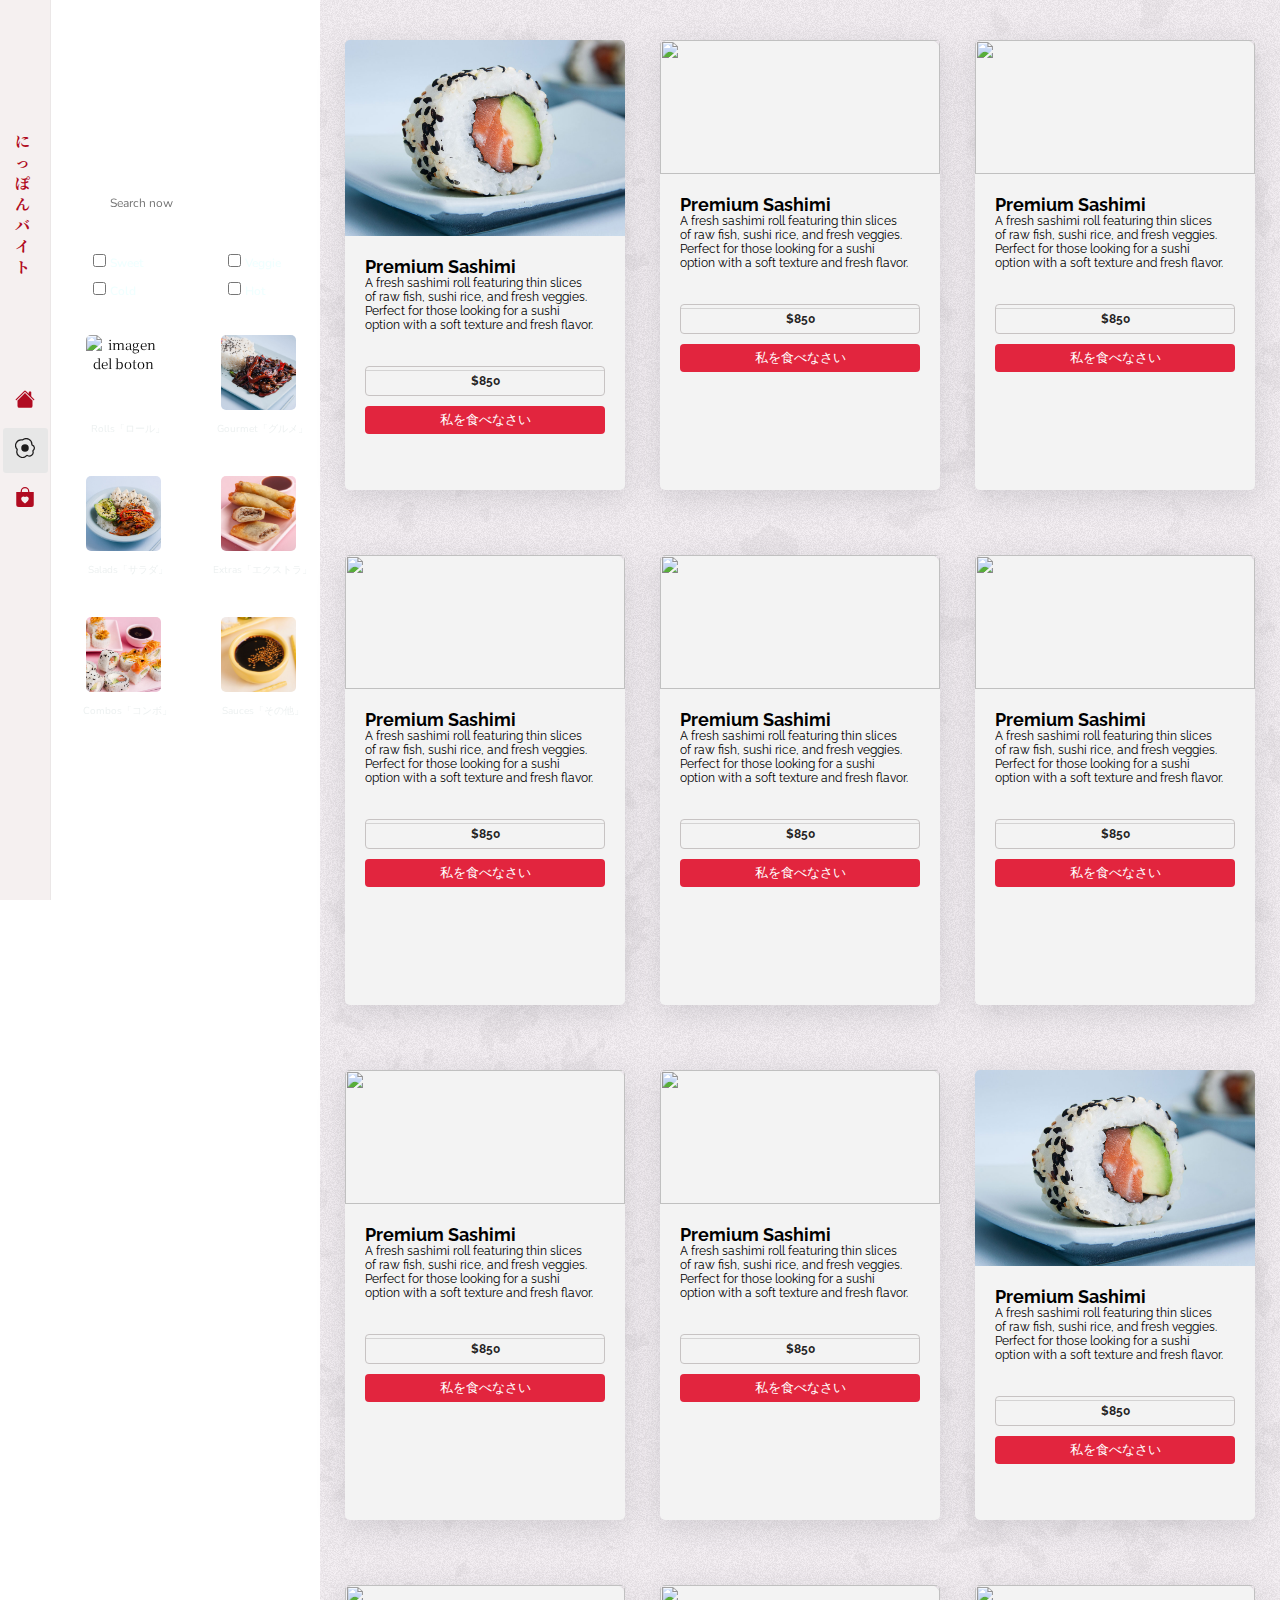
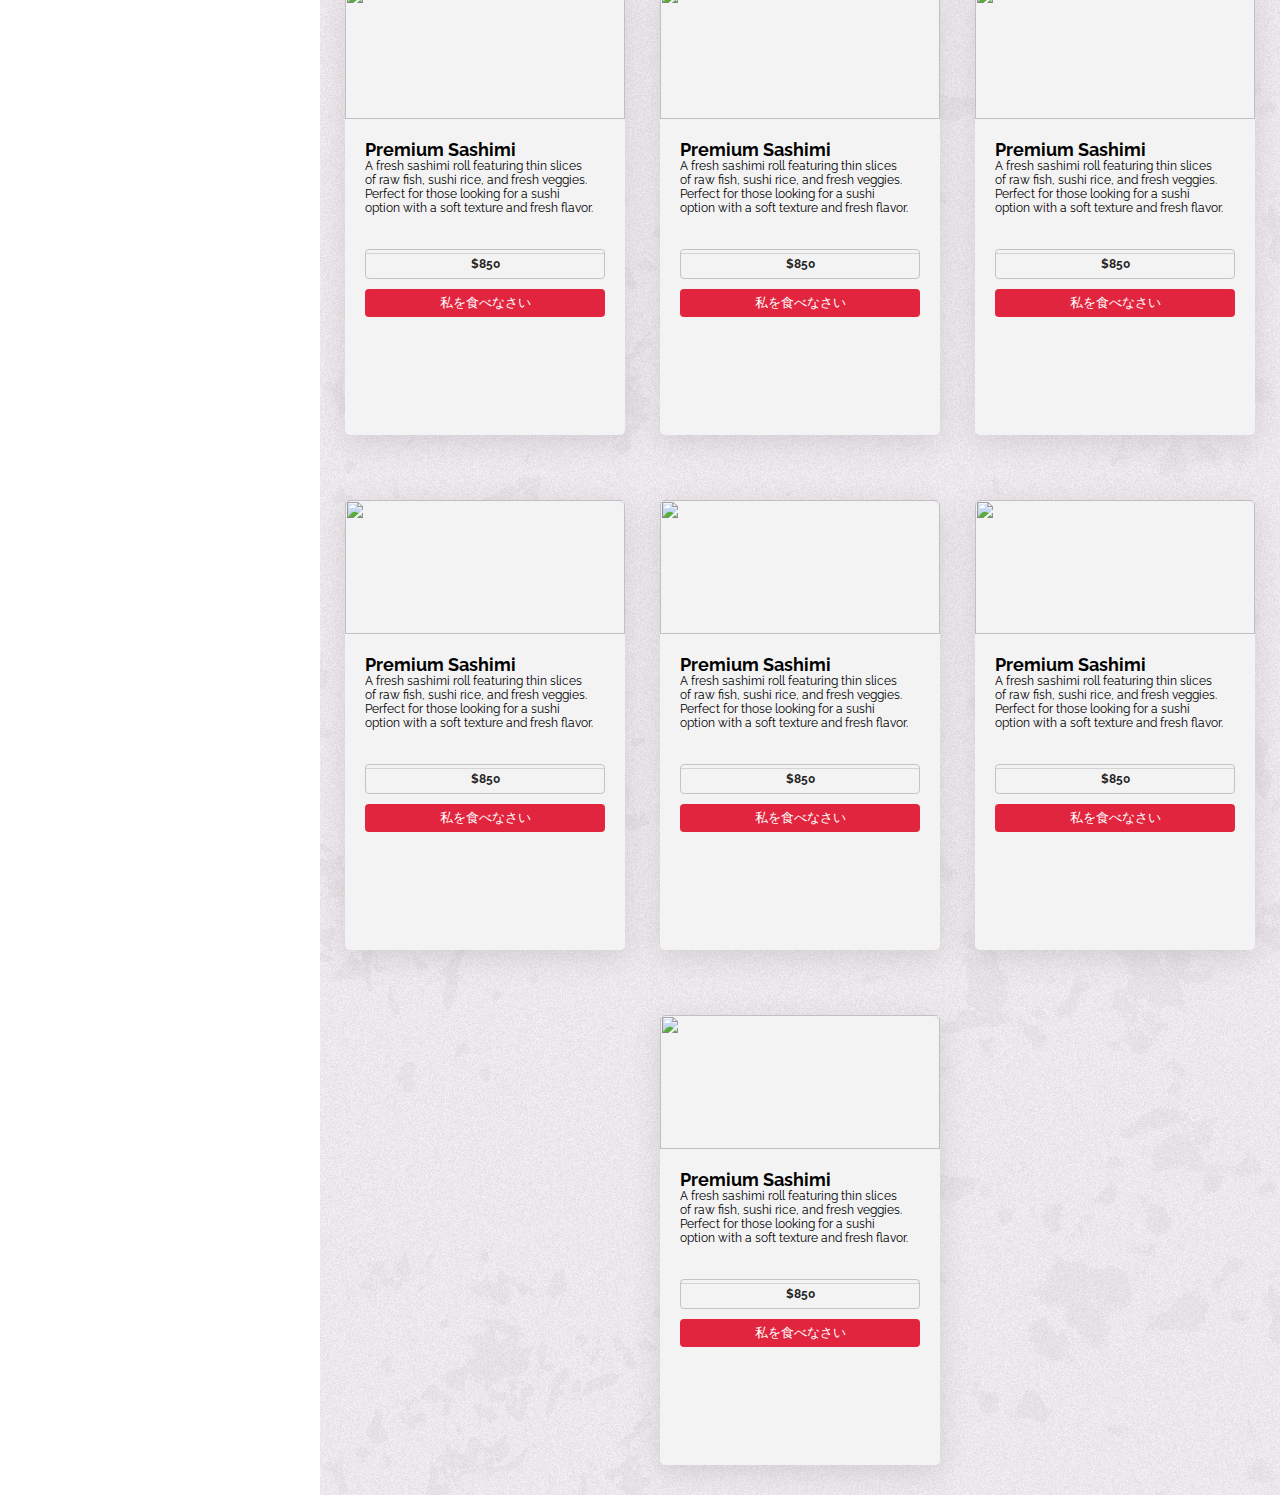
==== menu.html @ 060e9619 "api finished" ====
<!DOCTYPE html>
<html lang="en">
  <head>
    <meta charset="UTF-8" />
    <meta http-equiv="X-UA-Compatible" content="IE=edge" />
    <meta name="viewport" content="width=device-width, initial-scale=1.0" />
    <link rel="shortcut icon" href="./assets/images/png-transparent-spiral-spiral-miscellaneous-presentation-monochrome-thumbnail.png" />
    <link
      href="https://cdn.jsdelivr.net/npm/bootstrap@5.3.0-alpha1/dist/css/bootstrap.min.css"
      rel="stylesheet"
      integrity="sha384-GLhlTQ8iRABdZLl6O3oVMWSktQOp6b7In1Zl3/Jr59b6EGGoI1aFkw7cmDA6j6gD"
      crossorigin="anonymous" />
      <link href="https://unpkg.com/aos@2.3.1/dist/aos.css" rel="stylesheet">
      <link rel="preconnect" href="https://fonts.googleapis.com">
      <link rel="preconnect" href="https://fonts.gstatic.com" crossorigin>
      <link href="https://fonts.googleapis.com/css2?family=Raleway:ital,wght@0,100;0,200;0,300;0,400;0,500;0,600;0,700;0,800;0,900;1,100;1,200;1,300;1,400;1,500;1,600;1,700;1,800;1,900&display=swap" rel="stylesheet">
    <link rel="preconnect" href="https://fonts.googleapis.com">
<link rel="preconnect" href="https://fonts.gstatic.com" crossorigin>
<link href="https://fonts.googleapis.com/css2?family=Noto+Serif+JP:wght@200;300;400;500;600;700;900&display=swap" rel="stylesheet">
<link rel="preconnect" href="https://fonts.googleapis.com">
<link rel="preconnect" href="https://fonts.gstatic.com" crossorigin>
<link href="https://fonts.googleapis.com/css2?family=Nunito:ital,wght@0,200;0,300;0,400;0,500;0,600;0,700;0,800;0,900;0,1000;1,200;1,300;1,400;1,500;1,600;1,700;1,800;1,900;1,1000&display=swap" rel="stylesheet">
    <link rel="stylesheet" href="assets/style.css" />
    <title>Nippon Bites</title>
  </head>
  <body>
    <div class="page-container">
    <nav>
        
          <div class="titlenav">
                <h2>にっぽんバイト</h2>
              </div>
              <div class="conticon">
                <a class="nav-link" aria-current="page" href="/index.html"><svg xmlns="http://www.w3.org/2000/svg" width="20" height="20" fill="rgb(177, 11, 33)" class="bi bi-house-fill" viewBox="0 0 16 16">
                  <path d="M8.707 1.5a1 1 0 0 0-1.414 0L.646 8.146a.5.5 0 0 0 .708.708L8 2.207l6.646 6.647a.5.5 0 0 0 .708-.708L13 5.793V2.5a.5.5 0 0 0-.5-.5h-1a.5.5 0 0 0-.5.5v1.293L8.707 1.5Z"/>
                  <path d="m8 3.293 6 6V13.5a1.5 1.5 0 0 1-1.5 1.5h-9A1.5 1.5 0 0 1 2 13.5V9.293l6-6Z"/>
                </svg></a>
              </div>
             
              <div class="conticon active">
                <a class="nav-link" href="/menu.html"><svg xmlns="http://www.w3.org/2000/svg" width="20" height="20" fill="rgb(29, 28, 28)" class="bi bi-egg-fried" viewBox="0 0 16 16">
                  <path d="M8 11a3 3 0 1 0 0-6 3 3 0 0 0 0 6z"/>
                  <path d="M13.997 5.17a5 5 0 0 0-8.101-4.09A5 5 0 0 0 1.28 9.342a5 5 0 0 0 8.336 5.109 3.5 3.5 0 0 0 5.201-4.065 3.001 3.001 0 0 0-.822-5.216zm-1-.034a1 1 0 0 0 .668.977 2.001 2.001 0 0 1 .547 3.478 1 1 0 0 0-.341 1.113 2.5 2.5 0 0 1-3.715 2.905 1 1 0 0 0-1.262.152 4 4 0 0 1-6.67-4.087 1 1 0 0 0-.2-1 4 4 0 0 1 3.693-6.61 1 1 0 0 0 .8-.2 4 4 0 0 1 6.48 3.273z"/>
                </svg></a>
              </div>
              
                <div class="conticon">
                <a class="nav-link" href="/shop.html"><svg xmlns="http://www.w3.org/2000/svg" width="20" height="20" fill="rgb(177, 11, 33)" class="bi bi-bag-heart-fill" viewBox="0 0 16 16">
                  <path d="M11.5 4v-.5a3.5 3.5 0 1 0-7 0V4H1v10a2 2 0 0 0 2 2h10a2 2 0 0 0 2-2V4h-3.5ZM8 1a2.5 2.5 0 0 1 2.5 2.5V4h-5v-.5A2.5 2.5 0 0 1 8 1Zm0 6.993c1.664-1.711 5.825 1.283 0 5.132-5.825-3.85-1.664-6.843 0-5.132Z"/>
                </svg></a>
              </div>
                       
             
          
           
          </div>
        </div>
      </nav>

<div class="contmenu">
  <div class="asidecontainer"> 
  
    <aside>
  
    
      <h5>What you want today?</h5>
      <input type="search" name="searchbar" id="searchbar1" placeholder="Search now">
     <div class="checkboxes">
      <form>
        <div class="form-check">
          <input class="form-check-input" type="checkbox" value="sweet" id="flexCheckDefault">
          <label class="form-check-label" for="flexCheckDefault">
           Sweet
          </label>
          </div>
      </form>
      <form>
        <div class="form-check">
          <input class="form-check-input" type="checkbox" value="veggie" id="flexCheckDefault2">
          <label class="form-check-label" for="flexCheckDefault2">
           Veggie
          </label>
          </div>
      </form>
    
      <form>
        <div class="form-check">
          <input class="form-check-input" type="checkbox" value="cold" id="flexCheckDefault3">
          <label class="form-check-label" for="flexCheckDefault3">
           Cold
          </label>
          </div>
      </form>
    
      <form>
        <div class="form-check">
          <input class="form-check-input" type="checkbox" value="hot" id="flexCheckDefault4">
          <label class="form-check-label" for="flexCheckDefault4">
          Hot
          </label>
          </div>
      </form>          
     </div> 
     
<!-- ///EMPIEZAN BOTONES -->
<div class="containerdebuttoncontainer">
     <div class="buttoncontainer">
     <button class="custom-button">
      <img src="/assets/images/bombaafrodita.jpg"alt="imagen del boton">
     <span>Rolls「ロール」</span>
    </button>

    <button class="custom-button">
      <img src="/assets/images/combosalad.jpg"alt="imagen del boton">
      <span>Salads「サラダ」</span>
    </button>
    <button class="custom-button">
      <img src="/assets/images/combosmenu.jpg"alt="imagen del boton">
     <span>Combos「コンボ」</span>
    </button>

  </div>

  <div class="buttoncontainer">
   
   <button class="custom-button">
     <img src="/assets/images/combogourmet.jpg"alt="imagen del boton">
     <span>Gourmet「グルメ」</span>
   </button>

   <button class="custom-button">
     <img src="/assets/images/comboextras.jpg"alt="imagen del boton">
     <span>Extras「エクストラ」</span>
   </button>
   <button class="custom-button">
     <img src="/assets/images/combootros.jpg"alt="imagen del boton">
     <span>Sauces「その他」</span>
   </button>
 </div>

 
</div>

<!-- ///TERMINAN BOTONES -->




    
     
  </aside>
  
</div>

<div class="menumain">

  <div class="card">
    <div class="cardimage">
      <img src="./assets/images/sushitest.jpg" alt="" srcset="">
    </div>
    <div class="descriptioncontainercard">
    <h3>Premium Sashimi</h3>
    <p>A fresh sashimi roll featuring thin slices of raw fish, sushi rice, and fresh veggies. Perfect for those looking for a sushi option with a soft texture and fresh flavor.
    
    </p>
    <div class="pricecard"> $850 </div>
    <button> 私を食べなさい</button>
  </div>
  </div>
  <div class="card">
    <div class="cardimage">
      <img src="./assets/images/apaltado.jpg" alt="" srcset="">
    </div>
    <div class="descriptioncontainercard">
    <h3>Premium Sashimi</h3>
    <p>A fresh sashimi roll featuring thin slices of raw fish, sushi rice, and fresh veggies. Perfect for those looking for a sushi option with a soft texture and fresh flavor.</p>
    <div class="pricecard"> $850 </div>
    <button> 私を食べなさい</button>
  </div>
  </div>
  <div class="card">
    <div class="cardimage">
      <img src="./assets/images/bombaafrodita.jpg" alt="" srcset="">
    </div>
    <div class="descriptioncontainercard">
    <h3>Premium Sashimi</h3>
    <p>A fresh sashimi roll featuring thin slices of raw fish, sushi rice, and fresh veggies. Perfect for those looking for a sushi option with a soft texture and fresh flavor.</p>
    <div class="pricecard"> $850 </div>
    <button> 私を食べなさい</button>
  </div>
  </div>
  <div class="card">
    <div class="cardimage">
      <img src="./assets/images/hotnewyork.jpg" alt="" srcset="">
    </div>
    <div class="descriptioncontainercard">
    <h3>Premium Sashimi</h3>
    <p>A fresh sashimi roll featuring thin slices of raw fish, sushi rice, and fresh veggies. Perfect for those looking for a sushi option with a soft texture and fresh flavor.</p>
    <div class="pricecard"> $850 </div>
    <button> 私を食べなさい</button>
  </div>
  </div>
  <div class="card">
    <div class="cardimage">
      <img src="./assets/images/nigirisalmon.jpg" alt="" srcset="">
    </div>
    <div class="descriptioncontainercard">
    <h3>Premium Sashimi</h3>
    <p>A fresh sashimi roll featuring thin slices of raw fish, sushi rice, and fresh veggies. Perfect for those looking for a sushi option with a soft texture and fresh flavor.</p>
    <div class="pricecard"> $850 </div>
    <button> 私を食べなさい</button>
  </div>
  </div>
  <div class="card">
    <div class="cardimage">
      <img src="./assets/images/nipponbites.jpg" alt="" srcset="">
    </div>
    <div class="descriptioncontainercard">
    <h3>Premium Sashimi</h3>
    <p>A fresh sashimi roll featuring thin slices of raw fish, sushi rice, and fresh veggies. Perfect for those looking for a sushi option with a soft texture and fresh flavor.</p>
    <div class="pricecard"> $850 </div>
    <button> 私を食べなさい</button>
  </div>
  </div>
  <div class="card">
    <div class="cardimage">
      <img src="./assets/images/rollphiladelphia.jpg" alt="" srcset="">
    </div>
    <div class="descriptioncontainercard">
    <h3>Premium Sashimi</h3>
    <p>A fresh sashimi roll featuring thin slices of raw fish, sushi rice, and fresh veggies. Perfect for those looking for a sushi option with a soft texture and fresh flavor.</p>
    <div class="pricecard"> $850 </div>
    <button> 私を食べなさい</button>
  </div>
  </div>
  <div class="card">
    <div class="cardimage">
      <img src="./assets/images/tuna.jpg" alt="" srcset="">
    </div>
    <div class="descriptioncontainercard">
    <h3>Premium Sashimi</h3>
    <p>A fresh sashimi roll featuring thin slices of raw fish, sushi rice, and fresh veggies. Perfect for those looking for a sushi option with a soft texture and fresh flavor.</p>
    <div class="pricecard"> $850 </div>
    <button> 私を食べなさい</button>
  </div>
  </div>
  <div class="card">
    <div class="cardimage">
      <img src="./assets/images/sushitest.jpg" alt="" srcset="">
    </div>
    <div class="descriptioncontainercard">
    <h3>Premium Sashimi</h3>
    <p>A fresh sashimi roll featuring thin slices of raw fish, sushi rice, and fresh veggies. Perfect for those looking for a sushi option with a soft texture and fresh flavor.
    
    </p>
    <div class="pricecard"> $850 </div>
    <button> 私を食べなさい</button>
  </div>
  </div>
  <div class="card">
    <div class="cardimage">
      <img src="./assets/images/apaltado.jpg" alt="" srcset="">
    </div>
    <div class="descriptioncontainercard">
    <h3>Premium Sashimi</h3>
    <p>A fresh sashimi roll featuring thin slices of raw fish, sushi rice, and fresh veggies. Perfect for those looking for a sushi option with a soft texture and fresh flavor.</p>
    <div class="pricecard"> $850 </div>
    <button> 私を食べなさい</button>
  </div>
  </div>
  <div class="card">
    <div class="cardimage">
      <img src="./assets/images/bombaafrodita.jpg" alt="" srcset="">
    </div>
    <div class="descriptioncontainercard">
    <h3>Premium Sashimi</h3>
    <p>A fresh sashimi roll featuring thin slices of raw fish, sushi rice, and fresh veggies. Perfect for those looking for a sushi option with a soft texture and fresh flavor.</p>
    <div class="pricecard"> $850 </div>
    <button> 私を食べなさい</button>
  </div>
  </div>
  <div class="card">
    <div class="cardimage">
      <img src="./assets/images/hotnewyork.jpg" alt="" srcset="">
    </div>
    <div class="descriptioncontainercard">
    <h3>Premium Sashimi</h3>
    <p>A fresh sashimi roll featuring thin slices of raw fish, sushi rice, and fresh veggies. Perfect for those looking for a sushi option with a soft texture and fresh flavor.</p>
    <div class="pricecard"> $850 </div>
    <button> 私を食べなさい</button>
  </div>
  </div>
  <div class="card">
    <div class="cardimage">
      <img src="./assets/images/nigirisalmon.jpg" alt="" srcset="">
    </div>
    <div class="descriptioncontainercard">
    <h3>Premium Sashimi</h3>
    <p>A fresh sashimi roll featuring thin slices of raw fish, sushi rice, and fresh veggies. Perfect for those looking for a sushi option with a soft texture and fresh flavor.</p>
    <div class="pricecard"> $850 </div>
    <button> 私を食べなさい</button>
  </div>
  </div>
  <div class="card">
    <div class="cardimage">
      <img src="./assets/images/nipponbites.jpg" alt="" srcset="">
    </div>
    <div class="descriptioncontainercard">
    <h3>Premium Sashimi</h3>
    <p>A fresh sashimi roll featuring thin slices of raw fish, sushi rice, and fresh veggies. Perfect for those looking for a sushi option with a soft texture and fresh flavor.</p>
    <div class="pricecard"> $850 </div>
    <button> 私を食べなさい</button>
  </div>
  </div>
  <div class="card">
    <div class="cardimage">
      <img src="./assets/images/rollphiladelphia.jpg" alt="" srcset="">
    </div>
    <div class="descriptioncontainercard">
    <h3>Premium Sashimi</h3>
    <p>A fresh sashimi roll featuring thin slices of raw fish, sushi rice, and fresh veggies. Perfect for those looking for a sushi option with a soft texture and fresh flavor.</p>
    <div class="pricecard"> $850 </div>
    <button> 私を食べなさい</button>
  </div>
  </div>
  <div class="card">
    <div class="cardimage">
      <img src="./assets/images/tuna.jpg" alt="" srcset="">
    </div>
    <div class="descriptioncontainercard">
    <h3>Premium Sashimi</h3>
    <p>A fresh sashimi roll featuring thin slices of raw fish, sushi rice, and fresh veggies. Perfect for those looking for a sushi option with a soft texture and fresh flavor.</p>
    <div class="pricecard"> $850 </div>
    <button> 私を食べなさい</button>
  </div>
  </div>

  

</div>

</div>
      <script src="https://cdn.jsdelivr.net/npm/intersection-observer@0.7.0/intersection-observer.js"></script>
         <script src="/amenu.js"></script>
          <script src="https://cdn.jsdelivr.net/npm/bootstrap@5.3.0-alpha1/dist/js/bootstrap.bundle.min.js"
            integrity="sha384-w76AqPfDkMBDXo30jS1Sgez6pr3x5MlQ1ZAGC+nuZB+EYdgRZgiwxhTBTkF7CXvN"
            crossorigin="anonymous"></script>
          <script src="https://unpkg.com/aos@2.3.1/dist/aos.js"></script>
          <script>
            AOS.init();
          </script>
  </body>
</html>
---- assets/style.css ----
* {
  padding: 0;
  margin: 0;
  box-sizing: border-box;
  font-family: "Noto Serif JP", serif;
}

html {
  scroll-behavior: smooth;

  scroll-margin: -500px;
}

/* ////////////////////HEADER & NAV STARTS////////////////////////// */

.colormain {
  color: rgb(177, 11, 33);
}

.titlenav {
  width: 45%;
  height: 6vh;
  display: flex;
  justify-content: center;
  align-items: center;
}
.titlenav h2 {
  font-size: 20px;
  color: rgb(243, 239, 239);
  color: rgb(177, 11, 33);
  margin-top: 6px;
  font-size: 15px;
}

.titlenav img {
  width: 25px;
  margin-right: 5px;
}

.titlenav {
  bottom: 650px;
  position: absolute;
  right: 11px;
  height: 100px;
  letter-spacing: 10px;
}
.active {
  background-color: rgb(231, 231, 231);
}

.active2 {
  background-color: rgb(29, 28, 28);
}
.conticon {
  height: 5vh;
  width: 5vh;
  display: flex;
  justify-content: center;
  align-items: center;
  border-radius: 3px;
}
nav {
 
  position: fixed;
  border-right: 1px rgba(209, 206, 206, 0.267) solid;
  background-color: rgb(245, 240, 240);

  z-index: 250;
  display: flex;
  justify-content: flex-start;
  flex-direction: column;
  align-items: center;
  height: 100%;
  width: 4vw;
  gap: 4px;
  align-content: center;
  justify-content: center;
}

.conticon:hover {
  border: 1px solid rgba(146, 142, 142, 0.144);
}

.active:hover {
  border: 0px solid white;
}

header {
  background-color: rgb(197, 21, 44);

  display: flex;
  justify-content: center;
  align-items: center;
  height: 100vh;
  gap: 80px;
}

.mainfigure {
  width: 51%;
  height: 90%;

  display: flex;
  justify-content: space-evenly;
  align-items: center;
}

.photo1 {
  width: 70%;
  height: 75vh;
  background-color: black;
  background-image: url(./images/let-us-have-sushi-as--instead-wallpaper.jpg);
  background-size: cover;
  border-radius: 1px;
  background-position: 15%;
  box-shadow: rgb(35, 36, 36) 0px 20px 30px -10px;
  filter: brightness(80%);
  border-radius: 8px 8px 8px 8px;
}
.photo2 {
  width: 20%;
  height: 400px;

  background-position: 50%;
  flex-direction: column;
  display: flex;
}
h1 {
  margin-left: 100px;
  letter-spacing: 1px;
  font-weight: 700;
  font-weight: bold;

  text-align: center;
  color: rgb(248, 248, 248);
  padding-bottom: 20px;
  font-size: 80px;
}
h1 span {
  margin-right: 80px;
}
.gallery {
  width: 1000px;

  display: flex;

  align-items: center;
}

.photo4 {
  width: 75%;
  height: 45%;

  background-size: cover;
  background-color: rgb(255, 255, 255);
  background-position: 50% 0px;
  background-repeat: no-repeat;
  box-shadow: rgba(33, 33, 34, 0.452) 0px 20px 30px -10px;
  border-radius: 0px 0px 11px 0px;
}

.photo3 {
  width: 52%;
  height: 35%;
  background-color: rgb(238, 238, 238);
  background-size: cover;
  box-shadow: rgba(33, 33, 34, 0.452) 0px 20px 30px -10px;
  border-radius: 0px 0px 11px 0px;
}

.photo5 {
  width: 95%;
  height: 50%;
  background-color: rgb(234, 234, 235);
  box-shadow: rgba(33, 33, 34, 0.452) 0px 20px 30px -10px;
}

.arriba1 {
  width: 40%;
  border-radius: 0px 10px 0px 0px;
}

.arriba2 {
  width: 70%;
  border-radius: 0px 10px 0px 0px;
}

.arriba3 {
  width: 88%;
  border-radius: 0px 10px 0px 0px;
  background-color: rgba(27, 23, 23, 0.432);
  backdrop-filter: blur(3.6px);
  -webkit-backdrop-filter: blur(8.6px);
  box-shadow: rgba(23, 23, 26, 0.342) 0px 20px 30px -10px;
}

.thedoubletext {
  display: flex;
  justify-content: flex-start;
  flex-direction: column;
  align-items: center;
}

.thedoubletext h3 {
  color: aliceblue;

  letter-spacing: 10px;
  margin-left: 80px;
  font-size: 15px;
}

.sakuraflower {
  position: absolute;
  top: 50px;
  left: 950px;
}
@media only screen and (min-width: 3000px) {
  .sakuraflower {
    position: absolute;

    top: 40px;
    left: 1800px;
  }
}

@media only screen and (max-width: 1650px) {
  .sakuraflower {
    position: absolute;

    top: 40px;
    left: 780px;
  }
}

@media only screen and (max-width: 1555px) {
  .sakuraflower {
    position: absolute;
    top: 40px;
    left: 670px;
  }
}

@media only screen and (max-width: 1447px) {
  .sakuraflower {
    position: absolute;
    top: 10px;
    left: 550px;
  }
}

@media only screen and (max-width: 1317px) {
  .sakuraflower {
    position: absolute;
    top: 10px;
    left: 400px;
  }
}
@media only screen and (max-width: 1180px) {
  h1,
  h3 {
    z-index: 100;
  }
  .sakuraflower {
    left: 580px;
    z-index: 0;
    height: 300px;
  }
}
@media only screen and (max-width: 951px) {
  h1,
  h3 {
    z-index: 100;
  }
  .sakuraflower {
    display: none;
  }
}

/* //MEDIAQUERIES//--------------------------------------------------------- */

@media only screen and (max-width: 1150px) {
  .thedoubletext {
    width: 30%;
    margin-left: 20px;
  }
  .thedoubletext h1 {
    font-size: 75px;
  }

  .thedoubletext h3 {
    font-size: 8px;
    width: 75%;
  }

  .photo4 {
    display: none;
  }

  @media only screen and (max-width: 1130px) {
    .thedoubletext {
      width: 30%;
      margin-left: 20px;
    }

    .thedoubletext h1 {
      font-size: 60px;
    }

    .thedoubletext h3 {
      font-size: 6px;
      width: 250px;
      margin-left: 110px;
    }

    .mainfigure {
      width: 50%;
    }

    .mainfigure .photo1 {
      background-position: 54%;
    }
  }

  @media only screen and (max-width: 977px) {
    .mainfigure {
      width: 350px;
    }
  }

  @media only screen and (max-width: 860px) {
    nav {
      height: 100%;
      min-width: 9vw;
      min-height: 10vh;
      flex-direction: column;
      justify-content: center;
    }
    .titlenav {
      bottom: 205px;
      position: absolute;
      right: 10px;
    }
    .titlenav h2 {
      font-size: 9px;
      letter-spacing: 20px;
    }
  }

  .mainfigure {
    width: 320px;
  }

  .gallery {
    width: 250px;
  }
  .photo1 {
    width: 100%;
    height: 90vh;
    background-position: 54%;
  }

  .photo5 {
    display: none;
  }

  .photo3 {
    display: none;
  }

  .photo4 {
    height: 500px;
    width: 20px;
  }
  .photo2 {
    height: 850px;
  }
}

@media only screen and (max-width: 830px) {
  .thedoubletext {
    margin-left: 90px;
    width: 280px;
  }
}

@media only screen and (max-width: 750px) {
  .photo2 {
    display: none;
  }

  .mainfigure {
    width: 130px;
    margin-right: 100px;
    height: 430px;
    margin-bottom: 40px;
  }
}

@media only screen and (max-width: 650px) {
  .thedoubletext h1 {
    font-size: 35px;
    margin-left: 150px;
  }

  .thedoubletext h3 {
    display: none;
  }
}

@media only screen and (max-width: 550px) {
  .thedoubletext {
    width: 50%;
  }
  .nav2 {
    position: absolute;
    top: 50px;
    left: -120px;
    z-index: 1000;
  }
  .mainfigure {
    width: 35%;
    margin-top: 100px;
    height: 150px;
  }

  .mainfigure .photo1 {
    height: 550px;
    margin-right: 30px;
  }
  nav {
    width: 100%;
    height: 8vh;
  
    z-index: 200;
    flex-direction: row;
    gap: 20px;
  }
}

::-webkit-scrollbar {
  width: 5px;
}
::-webkit-scrollbar-thumb {
  background-color: rgba(43, 42, 41, 0.979);
}

::-webkit-scrollbar-track {
  background-color: rgb(226, 222, 223);
}

main {
  height: 100vh;
  background-color: rgb(253, 251, 247);
  display: flex;
  justify-content: center;
  background-image: url(./images/wallwhite.png);
  background-attachment: fixed;
}

.sectionmain {
  background-color: rgb(197, 21, 44);

  height: 10vh;
  width: 100%;
  display: flex;
  justify-content: center;
  align-items: center;
  border-top: 2px rgb(197, 21, 44) solid;
  background-attachment: fixed;
}

.posicionando {
  display: flex;
  justify-content: end;
  width: 480px;
  height: 458px;
  align-items: center;
  justify-content: center;

  position: relative;
}

/* ////////////////////HEADER & NAV ENDS////////////////////////// */
/* ////////////////////MAIN STARTS////////////////////////// */
.sectionmain {
  display: flex;
  justify-content: center;
  align-items: center;
}
.sectionmain h1 {
  margin-top: 25px;
  font-size: 15px;
  padding: 0px;
  margin: 0px;
  text-align: center;
  font-weight: 200;
}

main {
  display: flex;
  flex-direction: column;
  justify-content: flex-start;
  flex-wrap: wrap;
  align-items: center;
  height: 112vh;
}

.koifish {
  width: 100px;

  height: 15vh;
  padding-top: 100px;
  background-position: 90%;
  opacity: 85%;

  background-image: url(./images/imgbin_koi-goldfish-japan-painting-png.png);
  background-size: contain;
  background-repeat: no-repeat;
  filter: grayscale(100%);
  margin-top: 25px;
}

.koicontainer {
  width: 100%;
  display: flex;
  height: 20vh;
  justify-content: center;
  align-items: center;
}

.storiecontainer {
  padding: 20px;
  width: 80%;
  display: flex;
  justify-content: space-evenly;
  align-items: center;
  height: 75vh;
  flex-wrap: wrap;
}

.storiecontainer p {
  width: 45%;

  font-weight: 100;
}

.p1,
.p11 {
  width: 40%;

  padding: 15px;
  display: flex;
  justify-content: center;

  margin-bottom: 25px;

  padding-top: 80px;
  padding-bottom: 80px;
  border-radius: 10px;
  color: rgb(156, 157, 158);
}

.p11 p {
  width: 53%;
  font-size: 14.8px;
  font-family: monospace !important;
}

@media only screen and (max-width: 1095px) {
  .storiecontainer {
    flex-direction: column;
  }

  .p1 {
    width: 100%;
    height: 50%;
    margin-bottom: 0px;
    display: flex;
    justify-content: center;

    margin: 0px !important;
    padding: 0px !important;
    align-items: flex-end !important;
    text-align: start;
  }
  .p11 p {
    width: 100%;
  }

  .p1 p {
    width: 100%;
  }
  .p11 {
    width: 100%;
    height: 50%;
    margin-bottom: 0px;
  }
}

@media only screen and (max-width: 600px) {
  .storiecontainer {
    flex-direction: column;
    height: 118vh;
  }

  main {
    height: 150vh;
  }
}

.h1koi {
  color: rgb(122, 122, 122);
  width: 75%;
  font-size: 45px;
  font-weight: 800;
  margin-top: 80px;
}

@media only screen and (max-width: 1460px) {
  .h1koi {
    font-size: 50px;
  }
}

@media only screen and (max-width: 840px) {
  .h1koi {
    font-size: 25px;
    margin-top: 50px;
  }
}

@media only screen and (max-width: 497px) {
  .h1koi {
    font-size: 20px;
    width: 50%;
  }
}

/* /////////////////////MAIN ENDS/////////////// */

section {
  background-color: rgb(236, 231, 235);
  width: 100%;
  height: 20vh;
  display: flex;
  justify-content: center;
  align-items: center;
  flex-direction: column;
}

main {
  height: min-content;
}

.storiecontainer {
  display: flex;

  height: min-content;
}
.heightprovider {
  height: 20vh;
}

.p11 {
  justify-content: flex-end;
}

.p1 {
  justify-content: flex-start;
}

.p1 p {
  margin-left: 110px;
}

.h1koi {
  margin-left: 140px;
}

@media only screen and (max-width: 1095px) {
  .p1 p {
    width: 100%;
    margin-left: 10px !important;
  }
}

.h3koi {
  position: relative;
}

.h3koi::before,
.h3koi::after {
  content: "";
  top: 0;
  right: 0;
  bottom: 0;
  left: 0;
  position: absolute;
}

.h3koi::before {
  background-color: rgb(197, 21, 44);
  animation: typewriter 1.5s steps(15) forwards;
}

@keyframes typewriter {
  to {
    left: 100%;
  }
}

.animado {
  font-size: 0px;
  padding: 20px;
}

@font-face {
  font-family: "akirajimbo";
  src: url("/assets/images/bullets4.ttf") format("truetype"); /* puedes especificar distintos formatos según tu necesidad */
}

body {
  font-family: "Mi Fuente Personalizada", Arial, sans-serif;
}

.h4koi {
  position: relative;

  font-size: 18px;
  font-family: monospace;
  font-weight: 700;
  padding: 20px;
}

.h4koi::before,
.h4koi::after {
  content: "";
  top: 0;
  right: 0;
  bottom: 0;
  left: 0;
  position: absolute;
}

.h4koi::before {
  background-color: rgb(238, 216, 233);
  animation: typewriter 1.5s steps(18) forwards;
}

@keyframes typewriter {
  to {
    left: 100%;
  }
}

.h4koi span {
  font-weight: 100;
  font-family: monospace;
  font-size: 11px;
  color: rgb(115, 116, 117);
}

.animado2 {
  font-size: 0px;
}

.h4koi {
  position: relative;

  font-size: 18px;
  font-family: monospace;
  font-weight: 700;
  padding: 15px;
}

.h4koi::before,
.h4koi::after {
  content: "";
  top: 0;
  right: 0;
  bottom: 0;
  left: 0;
  position: absolute;
}

.h4koi::before {
  background-color: rgb(236, 231, 235);
  animation: typewriter 1.5s steps(18) forwards;
}

@keyframes typewriter {
  to {
    left: 100%;
  }
}

.h5koi {
  position: relative;

  font-size: 10px;
  font-family: monospace;
  font-weight: 700;
}

.h5koi::before,
.h5koi::after {
  content: "";
  top: 0;
  right: 0;
  bottom: 0;
  left: 0;
  position: absolute;
}

.h5koi::before {
  background-color: rgb(236, 231, 235);
  animation: typewriter 1.5s steps(18) forwards;
}

@keyframes typewriter {
  to {
    left: 100%;
  }
}

.animado2container {
  height: 10px;
}

.fishes {
  width: 75px;
  height: 75px;

  border-radius: 180px;
  background-size: cover;
  background-position: 5%;
  background-image: url(./images/Koi\ Fish\ Pond.gif);
  margin-bottom: -85px;
  filter: saturate(20%);
}

@media only screen and (max-width: 740px) {
  .h1koi {
    font-size: 15px;
    margin-left: 5px;
    width: 80%;
  }

  .koifish {
    width: 55px;
    height: 55px;
  }
}

.nav2 {
  width: 100%;
  height: 10vh;
  display: flex;

  flex-direction: row;
  align-items: center;

  position: absolute;
  justify-content: flex-start;
  position: fixed;
}

.subnav2 {
  width: 350px;

  display: flex;
  justify-content: center;
  align-items: center;
}
.subnav2 a {
  cursor: pointer;
  color: rgb(199, 194, 198);
  font-size: 15px;
  font-family: monospace;
  margin: 10px;
  text-decoration: none;
}

.subnav2 a:hover {
  cursor: pointer;
  color: rgb(65, 63, 63);

  transition-duration: 500ms;
}

#image-track {
  background-color: aqua;
  background-color: rgb(236, 231, 235);

  display: flex;
  justify-content: center;
  align-items: flex-start;
  min-height: 80vh;
  padding-top: 10px;
  padding-bottom: 20px;
  flex-wrap: wrap;
  gap: 1vmin;
}

#image-track > .image {
  width: 35vmin;
  height: 58vmin;

  /* border-radius:100% 0% 100% 0% / 74% 62% 38% 26% ; */

  background: url(./images/sushi/sushi2.jpg);
  background-size: cover;
  background-attachment: fixed;
  background-position: center;
  background-position: 70px -900px;
  background-size: contain;
  filter: grayscale(90%);
  clip-path: polygon(100% 0, 0 0, 100% 100%);
}

#image-track > .image2 {
  width: 35vmin;
  height: 58vmin;
  object-fit: cover;
  /* border-radius:0% 100% 0% 100% / 54% 75% 25% 46% ; */

  background: url(./images/sushi/sushi1.jpg);
  background-size: cover;
  background-attachment: fixed;
  background-position: center;
  background-position: -60px -0px;
  background-size: contain;
  filter: grayscale(0%) saturate(150%);
  clip-path: polygon(100% 0, 0 0, 0 100%);
}
#image-track > .image3 {
  width: 35vmin;
  height: 58vmin;
  object-fit: cover;
  /* border-radius:100% 0% 100% 0% / 74% 62% 38% 26% ; */

  background: url(./images/sushi/sushi3.jpg);

  background-size: contain;
  background-attachment: fixed;
  background-position: center;
  background-position: -100px -900px;
  filter: grayscale(0%) saturate(150%);
  clip-path: polygon(100% 100%, 100% 0, 0 100%);
}

#image-track > .image4 {
  width: 35vmin;
  height: 58vmin;
  object-fit: cover;
  /* border-radius:0% 100% 0% 100% / 54% 75% 25% 46%; */

  background: url(./images/sushi/sushi6.jpg);
  background-size: contain;
  background-attachment: fixed;
  background-position: center;
  background-position: 380px -900px;
  filter: grayscale(90%);
  clip-path: polygon(100% 100%, 0 0, 0 100%);
}

#image-track .image4:hover {
  cursor: pointer;
  filter: grayscale(0%);

  transition-duration: 450ms;
}

#image-track .image3:hover {
  cursor: pointer;
  filter: grayscale(0%) saturate(150%);

  transition-duration: 450ms;
}

#image-track .image2:hover {
  cursor: pointer;
  filter: grayscale(0%) saturate(150%);

  transition-duration: 450ms;
}

#image-track .image:hover {
  cursor: pointer;
  filter: grayscale(0%) saturate(150%);

  transition-duration: 450ms;
}

@media only screen and (max-width: 600px) {
  #image-track > .image {
    -webkit-clip-path: polygon(0 0, 100% 0, 100% 100%, 0% 100%);
    clip-path: polygon(0 0, 100% 0, 100% 100%, 0% 100%);
    margin-top: 0px;
    margin-bottom: 0px;
   
  }
  #image-track > .image2 {
    -webkit-clip-path: polygon(0 0, 100% 0, 100% 100%, 0% 100%);
    clip-path: polygon(0 0, 100% 0, 100% 100%, 0% 100%);
    margin-top: 0px;
    margin-bottom: 0px;
  }
  #image-track > .image3 {
    -webkit-clip-path: polygon(0 0, 100% 0, 100% 100%, 0% 100%);
    clip-path: polygon(0 0, 100% 0, 100% 100%, 0% 100%);
    margin-top: 0px;
    margin-bottom: -100px;
  }
  #image-track > .image4 {
    -webkit-clip-path: polygon(0 0, 100% 0, 100% 100%, 0% 100%);
    clip-path: polygon(0 0, 100% 0, 100% 100%, 0% 100%);
    margin-top: 0px;
    margin-bottom: -100px;
  }
}

@media only screen and (max-width: 1750px) {
  #image-track > .image {
    width: 35vmin;
    height: 58vmin;

    /* border-radius:100% 0% 100% 0% / 74% 62% 38% 26% ; */

    background: url(./images/sushi/sushi2.jpg);
    background-size: cover;
    background-attachment: scroll;
    background-position: center;

    background-size: contain;
    filter: grayscale(90%);
    clip-path: polygon(100% 0, 0 0, 100% 100%);
    background-size: cover;
  }

  #image-track > .image2 {
    width: 35vmin;
    height: 58vmin;

    /* border-radius:0% 100% 0% 100% / 54% 75% 25% 46% ; */

    background: url(./images/sushi/sushi1.jpg);
    background-size: cover;
    background-attachment: scroll;
    background-position: center;

    background-size: contain;
    filter: grayscale(0%) saturate(150%);
    clip-path: polygon(100% 0, 0 0, 0 100%);
    background-size: cover;
  }
  #image-track > .image3 {
    width: 35vmin;
    height: 58vmin;

    /* border-radius:100% 0% 100% 0% / 74% 62% 38% 26% ; */

    background: url(./images/sushi/sushi3.jpg);

    background-size: cover;
    background-attachment: scroll;
    background-position: center;

    filter: grayscale(0%) saturate(150%);
    clip-path: polygon(100% 100%, 100% 0, 0 100%);
    background-size: cover;
  }

  #image-track > .image4 {
    width: 35vmin;
    height: 58vmin;

    /* border-radius:0% 100% 0% 100% / 54% 75% 25% 46%; */

    background: url(./images/sushi/sushi6.jpg);
    background-size: cover;
    background-attachment: scroll;
    background-position: center;

    filter: grayscale(90%);
    clip-path: polygon(100% 100%, 0 0, 0 100%);

    background-size: cover;
  }
}

footer {
  height: 5vh;
  background-color: rgb(236, 231, 235);
  display: flex;
  justify-content: center;
  align-items: center;
}

.codedanddesigned {
  font-size: 11px;
  font-family: monospace;
  text-decoration: none;
  color: black;

  width: 250px;

  text-align: center;
}

.codedanddesigned2 {
  font-size: 11px;
  font-family: monospace;
  text-decoration: none;
  color: black;
  font-weight: 700;
}

/* ///////////////////////////MENU STARTS//////////////////////////// */
.contmenu {
  height: fit-content;
  display: flex;
  flex-direction: row;
}
.menumain {
  min-height: 100vh;
  width: 75%;

  background-image: url(/assets/images/ruidoshop.jpg);

  display: flex;
  justify-content: center;
  align-items: center;
  padding-top: 40px;
  gap: 35px;
  flex-wrap: wrap;
}
.asidecontainer {
  width: 25%;
  min-height: 100vh;
  z-index: 150;
}
aside {
  width: 25%;

  background-image: url(/assets/images/ruidoshop3.jpg);

  gap: 20px;
  min-height: 100vh;
  flex-direction: column;
  display: flex;
  justify-content: center;
  position: fixed;
 
  align-items: center;
  padding-bottom: 40px;
  padding-top: 20px;
}
/* 
//////////////////EMPIEZA LA CARD///////////////// */
.card {
  z-index: 20;
  width: 280px;
  height: 450px;
  background-color: rgb(243, 243, 243);
  /* background-color: rgba(29, 24, 24, 0); */
  border: none;
  border-radius: 0px;
  border-radius: 10px 10px 5px 5px;
  margin-bottom: 30px;
  flex-direction: column;
  display: flex;
  box-shadow: rgba(100, 100, 111, 0.2) 0px 7px 29px 0px;
}

.cardimage {
  height: 200px;
  border-radius: 5px 5px 5px 5px;
}

.cardimage img {
  width: 100%;
  height: 100%;
  object-fit: cover;
  border-radius: 5px 5px 0px 0px;
}

.descriptioncontainercard {
  width: 100%;
  padding: 20px;
  height: 100%;
  display: flex;
  flex-direction: column;
}
.card h3 {
  height: 20px;

  font-size: 18px;
  font-family: "Raleway", sans-serif;
  font-weight: 700;
}

.descriptioncontainercard p {
  font-size: 12px;
  font-family: "Raleway", sans-serif;
  padding-right: 10px;

  height: 95px;
  font-weight: 400;
  border-bottom: 1px solid rgb(212, 211, 211);
  overflow: auto;
}

.descriptioncontainercard p::-webkit-scrollbar {
  width: 5px; /* Tamaño de la barra de desplazamiento */
  background-color: #f5f5f5; /* Color de fondo */
}

.descriptioncontainercard p::-webkit-scrollbar-thumb {
  background-color: #888888;
  height: -2px; /* Color del cursor */
}
.pricecard {
  width: 100%;
  padding: 2px;
  font-family: "Raleway", sans-serif;
  border: none;
  border-radius: 4px;
  font-weight: 400;

  color: rgb(36, 35, 35);
  height: 30px;
  display: flex;
  justify-content: space-evenly;
  align-items: center;
  margin-bottom: 10px;
  margin-top: -5px;
  font-size: 12px;
  padding: 10px;
  font-weight: 700;
  border: 1px solid rgb(199, 195, 195);
}
.descriptioncontainercard button {
  width: 100%;
  padding: 5px;
  font-family: "Raleway", sans-serif;
  border: none;
  border-radius: 4px;
  font-weight: 500;
  background-color: rgb(226, 37, 62);
  color: white;
  -webkit-transition-duration: 0.4s; /* Safari */
  transition-duration: 0.4s;
  cursor: pointer;
}

.descriptioncontainercard button:hover {
  background-color: rgb(68, 68, 67);
  color: rgb(226, 37, 62);
  font-weight: 800;
}

/* /////////////////////TERMINACARD////////////////////////*/

@media only screen and (max-width: 1100px) {
  .menumain {
    width: 65%;
  }
  .asidecontainer {
    width: 35%;
  }
  aside {
    width: 35%;
  }
}

@media only screen and (max-width: 750px) {
  .contmenu {
    height: fit-content;
    display: flex;
    flex-direction: column;
  }

  .menumain {
    min-height: 100vh;
    width: 100%;
  }
  .asidecontainer {
    min-height: 20vh;
    width: 100%;
  }
  aside {
    min-height: 20vh;
    width: 100%;
    z-index: 100;
  }
}

aside h5 {
  color: white;
  margin-left: 80px;
  font-size: 23px;
  font-weight: 700;
  font-family: "Nunito", sans-serif;
}

#searchbar1 {
  border-radius: 8px;
  border: none;
  font-family: "Nunito", sans-serif;
  padding: 7px;
  width: 245px;
  height: 30px;
  font-size: 12px;
  margin-left: 80px;

  -webkit-appearance: none;
  -moz-appearance: none;
  appearance: none;
  outline: none;
}

@media only screen and (max-width: 375px) {
  .fishes {
    width: 55px !important;
    height: 55px !important;
    margin-bottom: -60px;
  }
  footer {
    min-height: 10vh;
    z-index: 20000;
  }

  .image4 {
    margin-bottom: 0px !important;
  }

  #image-track {
    min-height: 30vh !important;
    display: flex;
    gap: 5px;
  }

  .gallery {
    width: 152px;
    position: absolute;
    right: 20px;
  }
}

@media only screen and (max-width: 1450px) {
  aside h5 {
    font-size: 15px;
    margin-right: 10px;
  }
  #searchbar1 {
    width: 180px;
    font-size: 12px;
    margin-right: 15px;
  }
}

.checkboxes {
  width: 300px;
  height: 50px;

  display: flex;
  flex-direction: row;
  justify-content: center;
  align-items: center;
  margin-left: 110px;
  flex-wrap: wrap;
  align-content: center;

  gap: 5px;
  margin-bottom: 10px;
  margin-top: 12px;
}

form {
  margin-left: 10px;
  width: 120px;

  display: flex;
  gap: 10px;
}

form label {
  font-family: "Raleway", sans-serif;
  color: azure;
  font-size: 12px;
  font-weight: 600;

  font-family: "Nunito", sans-serif;
}

input {
  accent-color: rgb(248, 246, 246);
}

.form-check-input:checked {
  background-color: rgb(65, 63, 63);
  border-color: transparent;
  cursor: pointer;
}
.form-check-input {
  background-color: #edf1f1;
  border-color: rgb(199, 192, 192);

  transition-duration: 430ms;
  cursor: pointer;
}


.buttoncontainer{
  width: 120px;
  
  display: flex;
  /* margin-left: 55px; */
  gap: 40px;
  
  display: flex;
  justify-content: space-evenly;
  flex-direction: column;
 
  margin-bottom: 15px;
  margin-top: 5px;

  
}


.custom-button {
  background-color: transparent;
  border: none;
  padding: 0;
  gap: 12px;
  display: flex;
  flex-direction: column;
  align-items: center;
}

.custom-button img {
  display: inline-block;
  width: 75px;
  height: 75px;
  object-fit: cover;
  /* -webkit-clip-path: polygon(50% 0%, 0% 100%, 100% 100%);
  clip-path: polygon(50% 0%, 0% 100%, 100% 100%) */
border-radius: 5px;
}

.custom-button span {
  display: inline-block;
  margin-left: 8px;
  font-family: "Nunito", sans-serif;
  color: #edf1f1;
  font-weight: 400;
  font-size: 10px;
  width: 150px;
 
}

.containerdebuttoncontainer{
  display: flex;
  justify-content: center;
  width: 280px;
 
  margin-left: 62px;
  align-items: center;
  justify-content: center;
  gap: 15px;

;
}


   
  

@media only screen and (max-width: 920px) {
  aside{
    width: 45%;
  }
   
  
}



@media only screen and (max-width: 750px) {
  .buttoncontainer{
    flex-direction: row;
   
    justify-content: center;
    gap: 15px !important;
    margin-left: 0px;
    padding: 0px;
    width: 150px;
  
   
   
  }

  aside{
    width: 100%;
  }

 

  .containerdebuttoncontainer{
   
    width: 350px;
    overflow: auto;
    display: flex;
    justify-content: center;
    margin-left: 60px;
    gap: 35px !important;
    align-items: center;
    justify-content: center !important;
    height: 65px;
   
   

  }

  .custom-button{
    margin: 0px;
    padding: 0px;
    margin-left: 0px;
  
  }

  .custom-button {
    
    border: none;
    padding: 0;
   
    display: flex;
    flex-direction: row;
   
    
  }
  
  .custom-button img {
   
    width: 45px;
    height: 45px;
    object-fit: cover;
    /* -webkit-clip-path: polygon(50% 0%, 0% 100%, 100% 100%);
    clip-path: polygon(50% 0%, 0% 100%, 100% 100%) */
  border-radius: 180px;
  }
  
  .custom-button span {
  
   
    display: none;
   
  }
  .checkboxes{
    flex-direction: row;
    background-color: aqua;
    width: 100%;
    gap: 10px;
   display: none;
  }

form{
  width: 60px;
}

aside h5{
  display: none;
}

.asidecontainer{
  min-height: 20vh;
}
aside{
  
  gap: 25px;
  padding: 0px;
  padding-top: 1px;
  padding-bottom: 1px;
  margin-bottom: 1px;
  min-height: 20vh !important;
  display: flex;
  justify-content: flex-end;
  padding-bottom: 10px;
}

#searchbar1{
  width: 350px;
}

  }




  @media only screen and (max-width: 550px) {
    .buttoncontainer{
      flex-direction: row;
     
      justify-content: center;
      gap: 15px !important;
      margin-left: 0px;
      padding: 0px;
      width: 150px;
    
     
     
    }
  
    .containerdebuttoncontainer{
     
      width: 350px;
      overflow: auto;
      display: flex;
      justify-content: center;
      margin-left: 0px;
      gap: 35px !important;
      align-items: center;
      justify-content: center !important;
      height: 65px;
     
     
  
    }
  
    .custom-button{
      margin: 0px;
      padding: 0px;
      margin-left: 0px;
    
    }
  
    .custom-button {
      
      border: none;
      padding: 0;
     
      display: flex;
      flex-direction: row;
     
      
    }
    
    .custom-button img {
     
      width: 45px;
      height: 45px;
      object-fit: cover;
      /* -webkit-clip-path: polygon(50% 0%, 0% 100%, 100% 100%);
      clip-path: polygon(50% 0%, 0% 100%, 100% 100%) */
    border-radius: 180px;
    border: 2px solid rgb(219, 219, 219);
    }
    
    .custom-button span {
    
     
      display: none;
     
    }
    .checkboxes{
      flex-direction: row;
      background-color: aqua;
      width: 100%;
      gap: 10px;
     display: none;
    }
  
  form{
    width: 60px;
  }
  
  aside h5{
    display: none;
  }
  
  .asidecontainer{
    min-height: 28vh;
  }
  aside{
    
    gap: 12px;
    padding: 0px;
    padding-top: 1px;
    padding-bottom: 1px;
    margin-bottom: 1px;
    min-height: 30vh !important;
    display: flex;
    justify-content: flex-end;
    padding-bottom: 10px;
    background-image: none;
    background-color: rgba(43, 41, 41, 0.253);
    backdrop-filter: blur(5px);
-webkit-backdrop-filter: blur(5px);
border-radius: 10px;
padding-top: 40px;
  }

  nav{
    position: fixed;
  top: 0;
  left: 0;
  width: 100%;
  }
  #searchbar1{
    width: 350px;
    margin-left: 15px;
   
  }
  
    }


    .page-container {
      overflow-y: scroll;
    }
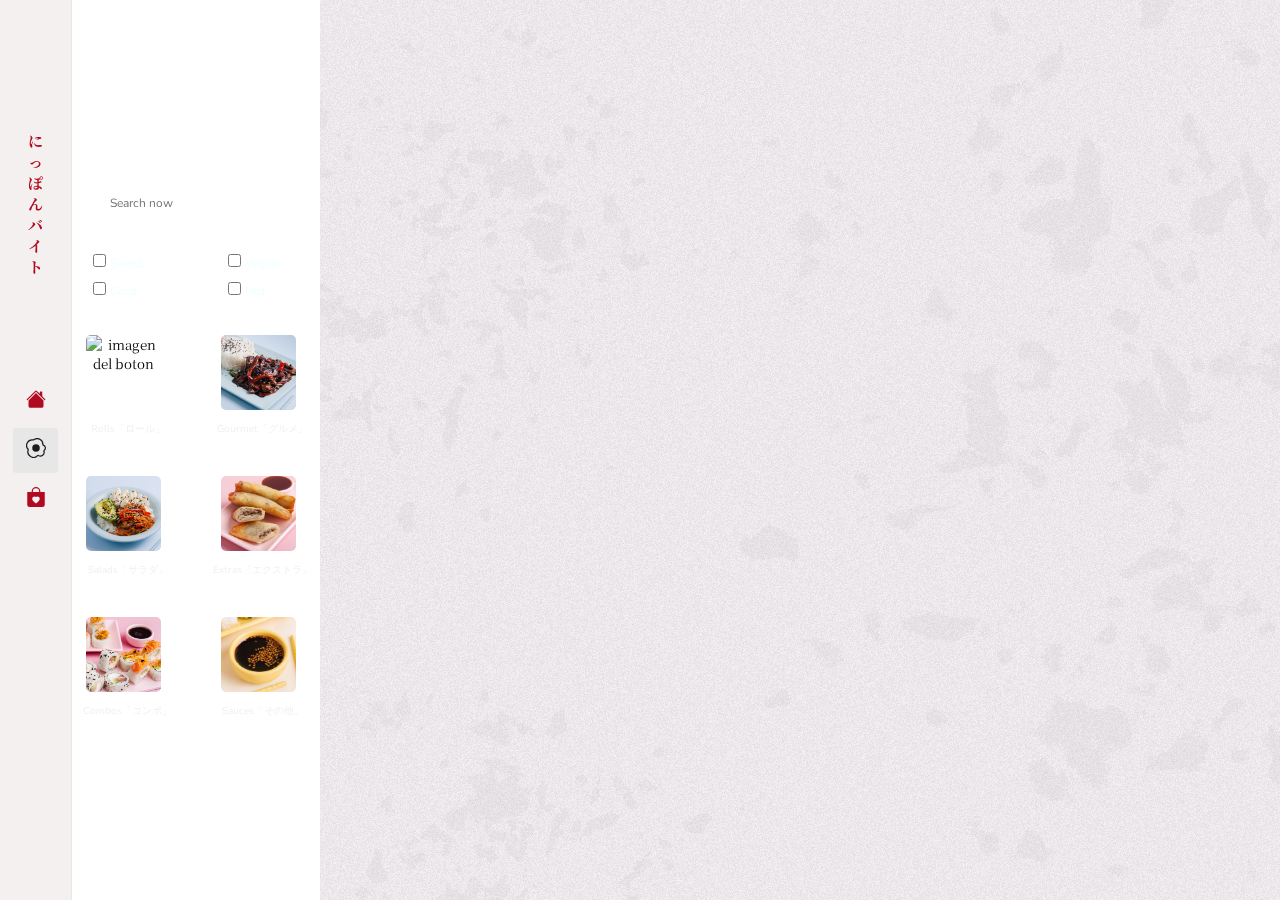
==== commit c87098e7: "impressed" ====
--- a/menu.html
+++ b/menu.html
@@ -152,188 +152,9 @@
   
 </div>
 
-<div class="menumain">
+<div class="menumain" id="menumain">
 
-  <div class="card">
-    <div class="cardimage">
-      <img src="./assets/images/sushitest.jpg" alt="" srcset="">
-    </div>
-    <div class="descriptioncontainercard">
-    <h3>Premium Sashimi</h3>
-    <p>A fresh sashimi roll featuring thin slices of raw fish, sushi rice, and fresh veggies. Perfect for those looking for a sushi option with a soft texture and fresh flavor.
-    
-    </p>
-    <div class="pricecard"> $850 </div>
-    <button> 私を食べなさい</button>
-  </div>
-  </div>
-  <div class="card">
-    <div class="cardimage">
-      <img src="./assets/images/apaltado.jpg" alt="" srcset="">
-    </div>
-    <div class="descriptioncontainercard">
-    <h3>Premium Sashimi</h3>
-    <p>A fresh sashimi roll featuring thin slices of raw fish, sushi rice, and fresh veggies. Perfect for those looking for a sushi option with a soft texture and fresh flavor.</p>
-    <div class="pricecard"> $850 </div>
-    <button> 私を食べなさい</button>
-  </div>
-  </div>
-  <div class="card">
-    <div class="cardimage">
-      <img src="./assets/images/bombaafrodita.jpg" alt="" srcset="">
-    </div>
-    <div class="descriptioncontainercard">
-    <h3>Premium Sashimi</h3>
-    <p>A fresh sashimi roll featuring thin slices of raw fish, sushi rice, and fresh veggies. Perfect for those looking for a sushi option with a soft texture and fresh flavor.</p>
-    <div class="pricecard"> $850 </div>
-    <button> 私を食べなさい</button>
-  </div>
-  </div>
-  <div class="card">
-    <div class="cardimage">
-      <img src="./assets/images/hotnewyork.jpg" alt="" srcset="">
-    </div>
-    <div class="descriptioncontainercard">
-    <h3>Premium Sashimi</h3>
-    <p>A fresh sashimi roll featuring thin slices of raw fish, sushi rice, and fresh veggies. Perfect for those looking for a sushi option with a soft texture and fresh flavor.</p>
-    <div class="pricecard"> $850 </div>
-    <button> 私を食べなさい</button>
-  </div>
-  </div>
-  <div class="card">
-    <div class="cardimage">
-      <img src="./assets/images/nigirisalmon.jpg" alt="" srcset="">
-    </div>
-    <div class="descriptioncontainercard">
-    <h3>Premium Sashimi</h3>
-    <p>A fresh sashimi roll featuring thin slices of raw fish, sushi rice, and fresh veggies. Perfect for those looking for a sushi option with a soft texture and fresh flavor.</p>
-    <div class="pricecard"> $850 </div>
-    <button> 私を食べなさい</button>
-  </div>
-  </div>
-  <div class="card">
-    <div class="cardimage">
-      <img src="./assets/images/nipponbites.jpg" alt="" srcset="">
-    </div>
-    <div class="descriptioncontainercard">
-    <h3>Premium Sashimi</h3>
-    <p>A fresh sashimi roll featuring thin slices of raw fish, sushi rice, and fresh veggies. Perfect for those looking for a sushi option with a soft texture and fresh flavor.</p>
-    <div class="pricecard"> $850 </div>
-    <button> 私を食べなさい</button>
-  </div>
-  </div>
-  <div class="card">
-    <div class="cardimage">
-      <img src="./assets/images/rollphiladelphia.jpg" alt="" srcset="">
-    </div>
-    <div class="descriptioncontainercard">
-    <h3>Premium Sashimi</h3>
-    <p>A fresh sashimi roll featuring thin slices of raw fish, sushi rice, and fresh veggies. Perfect for those looking for a sushi option with a soft texture and fresh flavor.</p>
-    <div class="pricecard"> $850 </div>
-    <button> 私を食べなさい</button>
-  </div>
-  </div>
-  <div class="card">
-    <div class="cardimage">
-      <img src="./assets/images/tuna.jpg" alt="" srcset="">
-    </div>
-    <div class="descriptioncontainercard">
-    <h3>Premium Sashimi</h3>
-    <p>A fresh sashimi roll featuring thin slices of raw fish, sushi rice, and fresh veggies. Perfect for those looking for a sushi option with a soft texture and fresh flavor.</p>
-    <div class="pricecard"> $850 </div>
-    <button> 私を食べなさい</button>
-  </div>
-  </div>
-  <div class="card">
-    <div class="cardimage">
-      <img src="./assets/images/sushitest.jpg" alt="" srcset="">
-    </div>
-    <div class="descriptioncontainercard">
-    <h3>Premium Sashimi</h3>
-    <p>A fresh sashimi roll featuring thin slices of raw fish, sushi rice, and fresh veggies. Perfect for those looking for a sushi option with a soft texture and fresh flavor.
-    
-    </p>
-    <div class="pricecard"> $850 </div>
-    <button> 私を食べなさい</button>
-  </div>
-  </div>
-  <div class="card">
-    <div class="cardimage">
-      <img src="./assets/images/apaltado.jpg" alt="" srcset="">
-    </div>
-    <div class="descriptioncontainercard">
-    <h3>Premium Sashimi</h3>
-    <p>A fresh sashimi roll featuring thin slices of raw fish, sushi rice, and fresh veggies. Perfect for those looking for a sushi option with a soft texture and fresh flavor.</p>
-    <div class="pricecard"> $850 </div>
-    <button> 私を食べなさい</button>
-  </div>
-  </div>
-  <div class="card">
-    <div class="cardimage">
-      <img src="./assets/images/bombaafrodita.jpg" alt="" srcset="">
-    </div>
-    <div class="descriptioncontainercard">
-    <h3>Premium Sashimi</h3>
-    <p>A fresh sashimi roll featuring thin slices of raw fish, sushi rice, and fresh veggies. Perfect for those looking for a sushi option with a soft texture and fresh flavor.</p>
-    <div class="pricecard"> $850 </div>
-    <button> 私を食べなさい</button>
-  </div>
-  </div>
-  <div class="card">
-    <div class="cardimage">
-      <img src="./assets/images/hotnewyork.jpg" alt="" srcset="">
-    </div>
-    <div class="descriptioncontainercard">
-    <h3>Premium Sashimi</h3>
-    <p>A fresh sashimi roll featuring thin slices of raw fish, sushi rice, and fresh veggies. Perfect for those looking for a sushi option with a soft texture and fresh flavor.</p>
-    <div class="pricecard"> $850 </div>
-    <button> 私を食べなさい</button>
-  </div>
-  </div>
-  <div class="card">
-    <div class="cardimage">
-      <img src="./assets/images/nigirisalmon.jpg" alt="" srcset="">
-    </div>
-    <div class="descriptioncontainercard">
-    <h3>Premium Sashimi</h3>
-    <p>A fresh sashimi roll featuring thin slices of raw fish, sushi rice, and fresh veggies. Perfect for those looking for a sushi option with a soft texture and fresh flavor.</p>
-    <div class="pricecard"> $850 </div>
-    <button> 私を食べなさい</button>
-  </div>
-  </div>
-  <div class="card">
-    <div class="cardimage">
-      <img src="./assets/images/nipponbites.jpg" alt="" srcset="">
-    </div>
-    <div class="descriptioncontainercard">
-    <h3>Premium Sashimi</h3>
-    <p>A fresh sashimi roll featuring thin slices of raw fish, sushi rice, and fresh veggies. Perfect for those looking for a sushi option with a soft texture and fresh flavor.</p>
-    <div class="pricecard"> $850 </div>
-    <button> 私を食べなさい</button>
-  </div>
-  </div>
-  <div class="card">
-    <div class="cardimage">
-      <img src="./assets/images/rollphiladelphia.jpg" alt="" srcset="">
-    </div>
-    <div class="descriptioncontainercard">
-    <h3>Premium Sashimi</h3>
-    <p>A fresh sashimi roll featuring thin slices of raw fish, sushi rice, and fresh veggies. Perfect for those looking for a sushi option with a soft texture and fresh flavor.</p>
-    <div class="pricecard"> $850 </div>
-    <button> 私を食べなさい</button>
-  </div>
-  </div>
-  <div class="card">
-    <div class="cardimage">
-      <img src="./assets/images/tuna.jpg" alt="" srcset="">
-    </div>
-    <div class="descriptioncontainercard">
-    <h3>Premium Sashimi</h3>
-    <p>A fresh sashimi roll featuring thin slices of raw fish, sushi rice, and fresh veggies. Perfect for those looking for a sushi option with a soft texture and fresh flavor.</p>
-    <div class="pricecard"> $850 </div>
-    <button> 私を食べなさい</button>
-  </div>
-  </div>
+
 
   
 
--- a/assets/style.css
+++ b/assets/style.css
@@ -60,7 +60,7 @@
   border-radius: 3px;
 }
 nav {
- 
+  position: absolute;
   position: fixed;
   border-right: 1px rgba(209, 206, 206, 0.267) solid;
   background-color: rgb(245, 240, 240);
@@ -71,7 +71,7 @@
   flex-direction: column;
   align-items: center;
   height: 100%;
-  width: 4vw;
+  width: 8vh;
   gap: 4px;
   align-content: center;
   justify-content: center;
@@ -329,8 +329,7 @@
   @media only screen and (max-width: 860px) {
     nav {
       height: 100%;
-      min-width: 9vw;
-      min-height: 10vh;
+      width: 8vh;
       flex-direction: column;
       justify-content: center;
     }
@@ -429,7 +428,6 @@
   nav {
     width: 100%;
     height: 8vh;
-  
     z-index: 200;
     flex-direction: row;
     gap: 20px;
@@ -1160,7 +1158,7 @@
 .card {
   z-index: 20;
   width: 280px;
-  height: 450px;
+  height: 410px;
   background-color: rgb(243, 243, 243);
   /* background-color: rgba(29, 24, 24, 0); */
   border: none;
@@ -1179,9 +1177,10 @@
 
 .cardimage img {
   width: 100%;
-  height: 100%;
+  height: 150%;
   object-fit: cover;
   border-radius: 5px 5px 0px 0px;
+  object-fit: cover;
 }
 
 .descriptioncontainercard {
@@ -1202,9 +1201,10 @@
 .descriptioncontainercard p {
   font-size: 12px;
   font-family: "Raleway", sans-serif;
+  
   padding-right: 10px;
 
-  height: 95px;
+  height: 55px;
   font-weight: 400;
   border-bottom: 1px solid rgb(212, 211, 211);
   overflow: auto;
@@ -1226,7 +1226,7 @@
   border: none;
   border-radius: 4px;
   font-weight: 400;
-
+  font-family: monospace !important;
   color: rgb(36, 35, 35);
   height: 30px;
   display: flex;
@@ -1700,22 +1700,15 @@
 border-radius: 10px;
 padding-top: 40px;
   }
-
   nav{
-    position: fixed;
-  top: 0;
-  left: 0;
-  width: 100%;
-  }
+    padding: 20px;
+    
+  }
+  
   #searchbar1{
     width: 350px;
     margin-left: 15px;
    
   }
   
-    }
-
-
-    .page-container {
-      overflow-y: scroll;
     }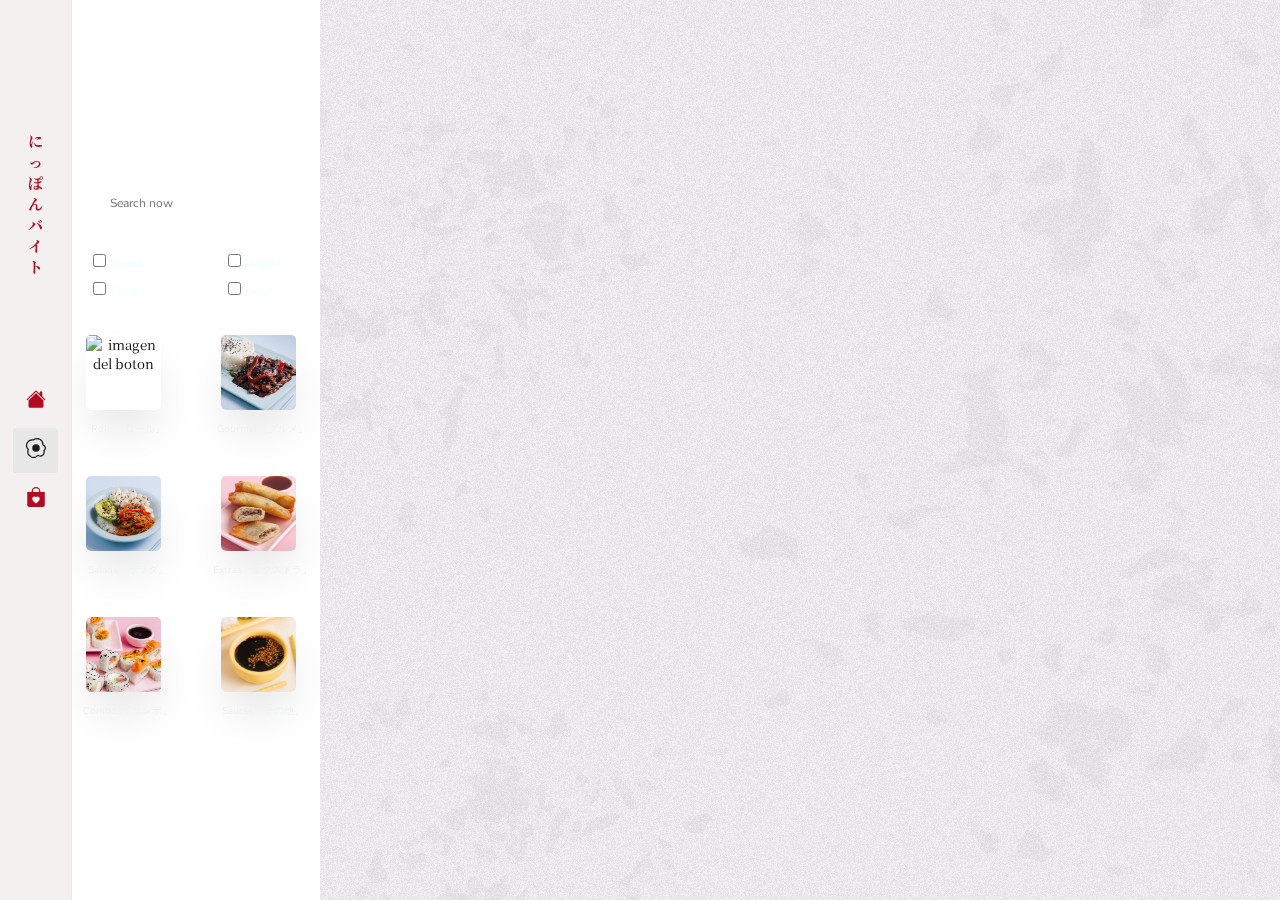
==== commit e073ac3e: "Merge pull request #119 from matiasecharri/day14coffe" ====
--- a/menu.html
+++ b/menu.html
@@ -1,174 +1,180 @@
 <!DOCTYPE html>
 <html lang="en">
-  <head>
-    <meta charset="UTF-8" />
-    <meta http-equiv="X-UA-Compatible" content="IE=edge" />
-    <meta name="viewport" content="width=device-width, initial-scale=1.0" />
-    <link rel="shortcut icon" href="./assets/images/png-transparent-spiral-spiral-miscellaneous-presentation-monochrome-thumbnail.png" />
-    <link
-      href="https://cdn.jsdelivr.net/npm/bootstrap@5.3.0-alpha1/dist/css/bootstrap.min.css"
-      rel="stylesheet"
-      integrity="sha384-GLhlTQ8iRABdZLl6O3oVMWSktQOp6b7In1Zl3/Jr59b6EGGoI1aFkw7cmDA6j6gD"
-      crossorigin="anonymous" />
-      <link href="https://unpkg.com/aos@2.3.1/dist/aos.css" rel="stylesheet">
-      <link rel="preconnect" href="https://fonts.googleapis.com">
-      <link rel="preconnect" href="https://fonts.gstatic.com" crossorigin>
-      <link href="https://fonts.googleapis.com/css2?family=Raleway:ital,wght@0,100;0,200;0,300;0,400;0,500;0,600;0,700;0,800;0,900;1,100;1,200;1,300;1,400;1,500;1,600;1,700;1,800;1,900&display=swap" rel="stylesheet">
-    <link rel="preconnect" href="https://fonts.googleapis.com">
-<link rel="preconnect" href="https://fonts.gstatic.com" crossorigin>
-<link href="https://fonts.googleapis.com/css2?family=Noto+Serif+JP:wght@200;300;400;500;600;700;900&display=swap" rel="stylesheet">
-<link rel="preconnect" href="https://fonts.googleapis.com">
-<link rel="preconnect" href="https://fonts.gstatic.com" crossorigin>
-<link href="https://fonts.googleapis.com/css2?family=Nunito:ital,wght@0,200;0,300;0,400;0,500;0,600;0,700;0,800;0,900;0,1000;1,200;1,300;1,400;1,500;1,600;1,700;1,800;1,900;1,1000&display=swap" rel="stylesheet">
-    <link rel="stylesheet" href="assets/style.css" />
-    <title>Nippon Bites</title>
-  </head>
-  <body>
-    <div class="page-container">
+
+<head>
+  <meta charset="UTF-8" />
+  <meta http-equiv="X-UA-Compatible" content="IE=edge" />
+  <meta name="viewport" content="width=device-width, initial-scale=1.0" />
+  <link rel="shortcut icon"
+    href="./assets/images/png-transparent-spiral-spiral-miscellaneous-presentation-monochrome-thumbnail.png" />
+  <link href="https://cdn.jsdelivr.net/npm/bootstrap@5.3.0-alpha1/dist/css/bootstrap.min.css" rel="stylesheet"
+    integrity="sha384-GLhlTQ8iRABdZLl6O3oVMWSktQOp6b7In1Zl3/Jr59b6EGGoI1aFkw7cmDA6j6gD" crossorigin="anonymous" />
+  <link href="https://unpkg.com/aos@2.3.1/dist/aos.css" rel="stylesheet">
+  <link rel="preconnect" href="https://fonts.googleapis.com">
+  <link rel="preconnect" href="https://fonts.gstatic.com" crossorigin>
+  <link
+    href="https://fonts.googleapis.com/css2?family=Raleway:ital,wght@0,100;0,200;0,300;0,400;0,500;0,600;0,700;0,800;0,900;1,100;1,200;1,300;1,400;1,500;1,600;1,700;1,800;1,900&display=swap"
+    rel="stylesheet">
+  <link rel="preconnect" href="https://fonts.googleapis.com">
+  <link rel="preconnect" href="https://fonts.gstatic.com" crossorigin>
+  <link href="https://fonts.googleapis.com/css2?family=Noto+Serif+JP:wght@200;300;400;500;600;700;900&display=swap"
+    rel="stylesheet">
+  <link rel="preconnect" href="https://fonts.googleapis.com">
+  <link rel="preconnect" href="https://fonts.gstatic.com" crossorigin>
+  <link
+    href="https://fonts.googleapis.com/css2?family=Nunito:ital,wght@0,200;0,300;0,400;0,500;0,600;0,700;0,800;0,900;0,1000;1,200;1,300;1,400;1,500;1,600;1,700;1,800;1,900;1,1000&display=swap"
+    rel="stylesheet">
+  <link rel="stylesheet" href="assets/style.css" />
+  <title>Nippon Bites</title>
+</head>
+
+<body>
+  <div class="page-container">
     <nav>
-        
-          <div class="titlenav">
-                <h2>にっぽんバイト</h2>
-              </div>
-              <div class="conticon">
-                <a class="nav-link" aria-current="page" href="/index.html"><svg xmlns="http://www.w3.org/2000/svg" width="20" height="20" fill="rgb(177, 11, 33)" class="bi bi-house-fill" viewBox="0 0 16 16">
-                  <path d="M8.707 1.5a1 1 0 0 0-1.414 0L.646 8.146a.5.5 0 0 0 .708.708L8 2.207l6.646 6.647a.5.5 0 0 0 .708-.708L13 5.793V2.5a.5.5 0 0 0-.5-.5h-1a.5.5 0 0 0-.5.5v1.293L8.707 1.5Z"/>
-                  <path d="m8 3.293 6 6V13.5a1.5 1.5 0 0 1-1.5 1.5h-9A1.5 1.5 0 0 1 2 13.5V9.293l6-6Z"/>
-                </svg></a>
-              </div>
-             
-              <div class="conticon active">
-                <a class="nav-link" href="/menu.html"><svg xmlns="http://www.w3.org/2000/svg" width="20" height="20" fill="rgb(29, 28, 28)" class="bi bi-egg-fried" viewBox="0 0 16 16">
-                  <path d="M8 11a3 3 0 1 0 0-6 3 3 0 0 0 0 6z"/>
-                  <path d="M13.997 5.17a5 5 0 0 0-8.101-4.09A5 5 0 0 0 1.28 9.342a5 5 0 0 0 8.336 5.109 3.5 3.5 0 0 0 5.201-4.065 3.001 3.001 0 0 0-.822-5.216zm-1-.034a1 1 0 0 0 .668.977 2.001 2.001 0 0 1 .547 3.478 1 1 0 0 0-.341 1.113 2.5 2.5 0 0 1-3.715 2.905 1 1 0 0 0-1.262.152 4 4 0 0 1-6.67-4.087 1 1 0 0 0-.2-1 4 4 0 0 1 3.693-6.61 1 1 0 0 0 .8-.2 4 4 0 0 1 6.48 3.273z"/>
-                </svg></a>
-              </div>
-              
-                <div class="conticon">
-                <a class="nav-link" href="/shop.html"><svg xmlns="http://www.w3.org/2000/svg" width="20" height="20" fill="rgb(177, 11, 33)" class="bi bi-bag-heart-fill" viewBox="0 0 16 16">
-                  <path d="M11.5 4v-.5a3.5 3.5 0 1 0-7 0V4H1v10a2 2 0 0 0 2 2h10a2 2 0 0 0 2-2V4h-3.5ZM8 1a2.5 2.5 0 0 1 2.5 2.5V4h-5v-.5A2.5 2.5 0 0 1 8 1Zm0 6.993c1.664-1.711 5.825 1.283 0 5.132-5.825-3.85-1.664-6.843 0-5.132Z"/>
-                </svg></a>
-              </div>
-                       
-             
-          
-           
-          </div>
-        </div>
-      </nav>
 
-<div class="contmenu">
-  <div class="asidecontainer"> 
-  
-    <aside>
-  
-    
-      <h5>What you want today?</h5>
-      <input type="search" name="searchbar" id="searchbar1" placeholder="Search now">
-     <div class="checkboxes">
-      <form>
-        <div class="form-check">
-          <input class="form-check-input" type="checkbox" value="sweet" id="flexCheckDefault">
-          <label class="form-check-label" for="flexCheckDefault">
-           Sweet
-          </label>
-          </div>
-      </form>
-      <form>
-        <div class="form-check">
-          <input class="form-check-input" type="checkbox" value="veggie" id="flexCheckDefault2">
-          <label class="form-check-label" for="flexCheckDefault2">
-           Veggie
-          </label>
-          </div>
-      </form>
-    
-      <form>
-        <div class="form-check">
-          <input class="form-check-input" type="checkbox" value="cold" id="flexCheckDefault3">
-          <label class="form-check-label" for="flexCheckDefault3">
-           Cold
-          </label>
-          </div>
-      </form>
-    
-      <form>
-        <div class="form-check">
-          <input class="form-check-input" type="checkbox" value="hot" id="flexCheckDefault4">
-          <label class="form-check-label" for="flexCheckDefault4">
-          Hot
-          </label>
-          </div>
-      </form>          
-     </div> 
-     
-<!-- ///EMPIEZAN BOTONES -->
-<div class="containerdebuttoncontainer">
-     <div class="buttoncontainer">
-     <button class="custom-button">
-      <img src="/assets/images/bombaafrodita.jpg"alt="imagen del boton">
-     <span>Rolls「ロール」</span>
-    </button>
+      <div class="titlenav">
+        <h2>にっぽんバイト</h2>
+      </div>
+      <div class="conticon">
+        <a class="nav-link" aria-current="page" href="/index.html"><svg xmlns="http://www.w3.org/2000/svg" width="20"
+            height="20" fill="rgb(177, 11, 33)" class="bi bi-house-fill" viewBox="0 0 16 16">
+            <path
+              d="M8.707 1.5a1 1 0 0 0-1.414 0L.646 8.146a.5.5 0 0 0 .708.708L8 2.207l6.646 6.647a.5.5 0 0 0 .708-.708L13 5.793V2.5a.5.5 0 0 0-.5-.5h-1a.5.5 0 0 0-.5.5v1.293L8.707 1.5Z" />
+            <path d="m8 3.293 6 6V13.5a1.5 1.5 0 0 1-1.5 1.5h-9A1.5 1.5 0 0 1 2 13.5V9.293l6-6Z" />
+          </svg></a>
+      </div>
 
-    <button class="custom-button">
-      <img src="/assets/images/combosalad.jpg"alt="imagen del boton">
-      <span>Salads「サラダ」</span>
-    </button>
-    <button class="custom-button">
-      <img src="/assets/images/combosmenu.jpg"alt="imagen del boton">
-     <span>Combos「コンボ」</span>
-    </button>
+      <div class="conticon active">
+        <a class="nav-link" href="/menu.html"><svg xmlns="http://www.w3.org/2000/svg" width="20" height="20"
+            fill="rgb(29, 28, 28)" class="bi bi-egg-fried" viewBox="0 0 16 16">
+            <path d="M8 11a3 3 0 1 0 0-6 3 3 0 0 0 0 6z" />
+            <path
+              d="M13.997 5.17a5 5 0 0 0-8.101-4.09A5 5 0 0 0 1.28 9.342a5 5 0 0 0 8.336 5.109 3.5 3.5 0 0 0 5.201-4.065 3.001 3.001 0 0 0-.822-5.216zm-1-.034a1 1 0 0 0 .668.977 2.001 2.001 0 0 1 .547 3.478 1 1 0 0 0-.341 1.113 2.5 2.5 0 0 1-3.715 2.905 1 1 0 0 0-1.262.152 4 4 0 0 1-6.67-4.087 1 1 0 0 0-.2-1 4 4 0 0 1 3.693-6.61 1 1 0 0 0 .8-.2 4 4 0 0 1 6.48 3.273z" />
+          </svg></a>
+      </div>
 
-  </div>
-
-  <div class="buttoncontainer">
-   
-   <button class="custom-button">
-     <img src="/assets/images/combogourmet.jpg"alt="imagen del boton">
-     <span>Gourmet「グルメ」</span>
-   </button>
-
-   <button class="custom-button">
-     <img src="/assets/images/comboextras.jpg"alt="imagen del boton">
-     <span>Extras「エクストラ」</span>
-   </button>
-   <button class="custom-button">
-     <img src="/assets/images/combootros.jpg"alt="imagen del boton">
-     <span>Sauces「その他」</span>
-   </button>
- </div>
-
- 
-</div>
-
-<!-- ///TERMINAN BOTONES -->
+      <div class="conticon">
+        <a class="nav-link"><svg xmlns="http://www.w3.org/2000/svg" width="20" height="20" fill="rgb(177, 11, 33)"
+            class="bi bi-bag-heart-fill" viewBox="0 0 16 16">
+            <path
+              d="M11.5 4v-.5a3.5 3.5 0 1 0-7 0V4H1v10a2 2 0 0 0 2 2h10a2 2 0 0 0 2-2V4h-3.5ZM8 1a2.5 2.5 0 0 1 2.5 2.5V4h-5v-.5A2.5 2.5 0 0 1 8 1Zm0 6.993c1.664-1.711 5.825 1.283 0 5.132-5.825-3.85-1.664-6.843 0-5.132Z" />
+          </svg></a>
+      </div>
 
 
 
 
-    
-     
-  </aside>
-  
-</div>
+  </div>
+  </div>
+  </nav>
 
-<div class="menumain" id="menumain">
+  <div class="contmenu">
+    <div class="asidecontainer">
+
+      <aside>
+
+        <h1 class="hiddentitle">Nippon Bites</h1>
+        <h5>What you want today?</h5>
+        <input type="search" name="searchbar" id="searchbar1" placeholder="Search now">
+        <div class="checkboxes">
+          <form>
+            <div class="form-check">
+              <input class="form-check-input" type="checkbox" value="sweet" id="flexCheckDefault">
+              <label class="form-check-label" for="flexCheckDefault">
+                Sweet
+              </label>
+            </div>
+          </form>
+          <form>
+            <div class="form-check">
+              <input class="form-check-input" type="checkbox" value="veggie" id="flexCheckDefault2">
+              <label class="form-check-label" for="flexCheckDefault2">
+                Veggie
+              </label>
+            </div>
+          </form>
+
+          <form>
+            <div class="form-check">
+              <input class="form-check-input" type="checkbox" value="cold" id="flexCheckDefault3">
+              <label class="form-check-label" for="flexCheckDefault3">
+                Cold
+              </label>
+            </div>
+          </form>
+
+          <form>
+            <div class="form-check">
+              <input class="form-check-input" type="checkbox" value="hot" id="flexCheckDefault4">
+              <label class="form-check-label" for="flexCheckDefault4">
+                Hot
+              </label>
+            </div>
+          </form>
+        </div>
+
+        <!-- ///EMPIEZAN BOTONES -->
+        <div class="containerdebuttoncontainer">
+          <div class="buttoncontainer">
+            <button class="custom-button" id="rolls">
+              <img src="/assets/images/bombaafrodita.jpg" alt="imagen del boton">
+              <span>Rolls「ロール」</span>
+            </button>
+
+            <button class="custom-button" id="salad">
+              <img src="/assets/images/combosalad.jpg" alt="imagen del boton">
+              <span>Salads「サラダ」</span>
+            </button>
+            <button class="custom-button">
+              <img src="/assets/images/combosmenu.jpg" alt="imagen del boton">
+              <span>Combos「コンボ」</span>
+            </button>
+
+          </div>
+
+          <div class="buttoncontainer">
+
+            <button class="custom-button" id="gourmet">
+              <img src="/assets/images/combogourmet.jpg" alt="imagen del boton">
+              <span>Gourmet「グルメ」</span>
+            </button>
+
+            <button class="custom-button">
+              <img src="/assets/images/comboextras.jpg" alt="imagen del boton">
+              <span>Extras「エクストラ」</span>
+            </button>
+            <button class="custom-button">
+              <img src="/assets/images/combootros.jpg" alt="imagen del boton">
+              <span>Sauces「その他」</span>
+            </button>
+          </div>
+
+
+        </div>
+
+        <!-- ///TERMINAN BOTONES -->
 
 
 
-  
 
-</div>
 
-</div>
-      <script src="https://cdn.jsdelivr.net/npm/intersection-observer@0.7.0/intersection-observer.js"></script>
-         <script src="/amenu.js"></script>
-          <script src="https://cdn.jsdelivr.net/npm/bootstrap@5.3.0-alpha1/dist/js/bootstrap.bundle.min.js"
-            integrity="sha384-w76AqPfDkMBDXo30jS1Sgez6pr3x5MlQ1ZAGC+nuZB+EYdgRZgiwxhTBTkF7CXvN"
-            crossorigin="anonymous"></script>
-          <script src="https://unpkg.com/aos@2.3.1/dist/aos.js"></script>
-          <script>
-            AOS.init();
-          </script>
-  </body>
-</html>
+
+      </aside>
+
+    </div>
+    <div class="menumain" id="menumain"></div>
+
+  </div>
+
+  <script src="https://cdn.jsdelivr.net/npm/intersection-observer@0.7.0/intersection-observer.js"></script>
+  <script src="/amenu.js"></script>
+  <script src="https://cdn.jsdelivr.net/npm/bootstrap@5.3.0-alpha1/dist/js/bootstrap.bundle.min.js"
+    integrity="sha384-w76AqPfDkMBDXo30jS1Sgez6pr3x5MlQ1ZAGC+nuZB+EYdgRZgiwxhTBTkF7CXvN"
+    crossorigin="anonymous"></script>
+  <script src="https://unpkg.com/aos@2.3.1/dist/aos.js"></script>
+  <script>
+    AOS.init();
+  </script>
+</body>
+
+</html>--- a/assets/style.css
+++ b/assets/style.css
@@ -107,14 +107,14 @@
 .photo1 {
   width: 70%;
   height: 75vh;
-  background-color: black;
-  background-image: url(./images/let-us-have-sushi-as--instead-wallpaper.jpg);
+
+  background-image: url(./images/let-us-have-sushi-as--instead-wallpaper.webp);
   background-size: cover;
   border-radius: 1px;
   background-position: 15%;
   box-shadow: rgb(35, 36, 36) 0px 20px 30px -10px;
   filter: brightness(80%);
-  border-radius: 8px 8px 8px 8px;
+  border-radius: 8px;
 }
 .photo2 {
   width: 20%;
@@ -409,6 +409,10 @@
   .thedoubletext {
     width: 50%;
   }
+
+  #searchbar1 {
+    margin-top: 20px;
+  }
   .nav2 {
     position: absolute;
     top: 50px;
@@ -611,6 +615,7 @@
   font-size: 45px;
   font-weight: 800;
   margin-top: 80px;
+  text-align: center;
 }
 
 @media only screen and (max-width: 1460px) {
@@ -655,7 +660,7 @@
   height: min-content;
 }
 .heightprovider {
-  height: 20vh;
+  height: 8vh;
 }
 
 .p11 {
@@ -860,6 +865,7 @@
   position: absolute;
   justify-content: flex-start;
   position: fixed;
+  z-index: 100;
 }
 
 .subnav2 {
@@ -868,6 +874,7 @@
   display: flex;
   justify-content: center;
   align-items: center;
+  z-index: 100;
 }
 .subnav2 a {
   cursor: pointer;
@@ -876,6 +883,7 @@
   font-family: monospace;
   margin: 10px;
   text-decoration: none;
+  z-index: 100;
 }
 
 .subnav2 a:hover {
@@ -892,7 +900,7 @@
   display: flex;
   justify-content: center;
   align-items: flex-start;
-  min-height: 80vh;
+  min-height: 70vh;
   padding-top: 10px;
   padding-bottom: 20px;
   flex-wrap: wrap;
@@ -925,7 +933,7 @@
   background-size: cover;
   background-attachment: fixed;
   background-position: center;
-  background-position: -60px -0px;
+  background-position: -105px -0px;
   background-size: contain;
   filter: grayscale(0%) saturate(150%);
   clip-path: polygon(100% 0, 0 0, 0 100%);
@@ -941,7 +949,7 @@
   background-size: contain;
   background-attachment: fixed;
   background-position: center;
-  background-position: -100px -900px;
+  background-position: -270px -900px;
   filter: grayscale(0%) saturate(150%);
   clip-path: polygon(100% 100%, 100% 0, 0 100%);
 }
@@ -995,7 +1003,6 @@
     clip-path: polygon(0 0, 100% 0, 100% 100%, 0% 100%);
     margin-top: 0px;
     margin-bottom: 0px;
-   
   }
   #image-track > .image2 {
     -webkit-clip-path: polygon(0 0, 100% 0, 100% 100%, 0% 100%);
@@ -1148,7 +1155,7 @@
   display: flex;
   justify-content: center;
   position: fixed;
- 
+
   align-items: center;
   padding-bottom: 40px;
   padding-top: 20px;
@@ -1168,8 +1175,19 @@
   flex-direction: column;
   display: flex;
   box-shadow: rgba(100, 100, 111, 0.2) 0px 7px 29px 0px;
-}
-
+  animation: ease-in-out;
+}
+
+.card:hover {
+  box-shadow: rgba(5, 5, 10, 0.154) 0px 13px 27px -5px,
+    rgba(0, 0, 0, 0.084) 0px 8px 16px -8px;
+  transition-duration: 0.5s;
+}
+
+.card:not(:hover) {
+  box-shadow: rgba(40, 40, 45, 0.2) 0px 7px 29px 0px;
+  transition-duration: 1.5s;
+}
 .cardimage {
   height: 200px;
   border-radius: 5px 5px 5px 5px;
@@ -1177,7 +1195,7 @@
 
 .cardimage img {
   width: 100%;
-  height: 150%;
+  height: 105%;
   object-fit: cover;
   border-radius: 5px 5px 0px 0px;
   object-fit: cover;
@@ -1201,7 +1219,7 @@
 .descriptioncontainercard p {
   font-size: 12px;
   font-family: "Raleway", sans-serif;
-  
+
   padding-right: 10px;
 
   height: 55px;
@@ -1410,24 +1428,20 @@
   cursor: pointer;
 }
 
-
-.buttoncontainer{
+.buttoncontainer {
   width: 120px;
-  
+
   display: flex;
   /* margin-left: 55px; */
   gap: 40px;
-  
+
   display: flex;
   justify-content: space-evenly;
   flex-direction: column;
- 
+
   margin-bottom: 15px;
   margin-top: 5px;
-
-  
-}
-
+}
 
 .custom-button {
   background-color: transparent;
@@ -1446,7 +1460,19 @@
   object-fit: cover;
   /* -webkit-clip-path: polygon(50% 0%, 0% 100%, 100% 100%);
   clip-path: polygon(50% 0%, 0% 100%, 100% 100%) */
-border-radius: 5px;
+  border-radius: 5px;
+  animation: ease-in-out;
+}
+
+.custom-button img:hover {
+  transition-duration: 0.5s;
+  box-shadow: rgba(50, 50, 93, 0.25) 0px 13px 27px -5px,
+    rgba(0, 0, 0, 0.3) 0px 8px 16px -8px;
+}
+
+.custom-button img:not(:hover) {
+  transition-duration: 0.5s;
+  box-shadow: rgba(0, 0, 0, 0.157) 0px 25px 50px -12px;
 }
 
 .custom-button span {
@@ -1457,58 +1483,41 @@
   font-weight: 400;
   font-size: 10px;
   width: 150px;
- 
-}
-
-.containerdebuttoncontainer{
+}
+
+.containerdebuttoncontainer {
   display: flex;
   justify-content: center;
   width: 280px;
- 
+
   margin-left: 62px;
   align-items: center;
   justify-content: center;
   gap: 15px;
-
-;
-}
-
-
-   
-  
+}
 
 @media only screen and (max-width: 920px) {
-  aside{
+  aside {
     width: 45%;
   }
-   
-  
-}
-
-
+}
 
 @media only screen and (max-width: 750px) {
-  .buttoncontainer{
+  .buttoncontainer {
     flex-direction: row;
-   
+
     justify-content: center;
     gap: 15px !important;
     margin-left: 0px;
     padding: 0px;
     width: 150px;
-  
-   
-   
-  }
-
-  aside{
+  }
+
+  aside {
     width: 100%;
   }
 
- 
-
-  .containerdebuttoncontainer{
-   
+  .containerdebuttoncontainer {
     width: 350px;
     overflow: auto;
     display: flex;
@@ -1518,172 +1527,144 @@
     align-items: center;
     justify-content: center !important;
     height: 65px;
-   
-   
-
-  }
-
-  .custom-button{
+  }
+
+  .custom-button {
     margin: 0px;
     padding: 0px;
     margin-left: 0px;
-  
   }
 
   .custom-button {
-    
     border: none;
     padding: 0;
-   
+
     display: flex;
     flex-direction: row;
-   
-    
-  }
-  
+  }
+
   .custom-button img {
-   
     width: 45px;
     height: 45px;
     object-fit: cover;
     /* -webkit-clip-path: polygon(50% 0%, 0% 100%, 100% 100%);
     clip-path: polygon(50% 0%, 0% 100%, 100% 100%) */
-  border-radius: 180px;
-  }
-  
+    border-radius: 180px;
+  }
+
   .custom-button span {
-  
-   
     display: none;
-   
-  }
-  .checkboxes{
+  }
+  .checkboxes {
     flex-direction: row;
     background-color: aqua;
     width: 100%;
     gap: 10px;
-   display: none;
-  }
-
-form{
-  width: 60px;
-}
-
-aside h5{
-  display: none;
-}
-
-.asidecontainer{
-  min-height: 20vh;
-}
-aside{
-  
-  gap: 25px;
-  padding: 0px;
-  padding-top: 1px;
-  padding-bottom: 1px;
-  margin-bottom: 1px;
-  min-height: 20vh !important;
-  display: flex;
-  justify-content: flex-end;
-  padding-bottom: 10px;
-}
-
-#searchbar1{
-  width: 350px;
-}
-
-  }
-
-
-
-
-  @media only screen and (max-width: 550px) {
-    .buttoncontainer{
-      flex-direction: row;
-     
-      justify-content: center;
-      gap: 15px !important;
-      margin-left: 0px;
-      padding: 0px;
-      width: 150px;
-    
-     
-     
-    }
-  
-    .containerdebuttoncontainer{
-     
-      width: 350px;
-      overflow: auto;
-      display: flex;
-      justify-content: center;
-      margin-left: 0px;
-      gap: 35px !important;
-      align-items: center;
-      justify-content: center !important;
-      height: 65px;
-     
-     
-  
-    }
-  
-    .custom-button{
-      margin: 0px;
-      padding: 0px;
-      margin-left: 0px;
-    
-    }
-  
-    .custom-button {
-      
-      border: none;
-      padding: 0;
-     
-      display: flex;
-      flex-direction: row;
-     
-      
-    }
-    
-    .custom-button img {
-     
-      width: 45px;
-      height: 45px;
-      object-fit: cover;
-      /* -webkit-clip-path: polygon(50% 0%, 0% 100%, 100% 100%);
+    display: none;
+  }
+
+  form {
+    width: 60px;
+  }
+
+  aside h5 {
+    display: none;
+  }
+
+  .asidecontainer {
+    min-height: 20vh;
+  }
+  aside {
+    gap: 25px;
+    padding: 0px;
+    padding-top: 1px;
+    padding-bottom: 1px;
+    margin-bottom: 1px;
+    min-height: 20vh !important;
+    display: flex;
+    justify-content: flex-end;
+    padding-bottom: 10px;
+  }
+
+  #searchbar1 {
+    width: 350px;
+  }
+}
+
+@media only screen and (max-width: 550px) {
+  .buttoncontainer {
+    flex-direction: row;
+
+    justify-content: center;
+    gap: 15px !important;
+    margin-left: 0px;
+    padding: 0px;
+    width: 150px;
+  }
+
+  .containerdebuttoncontainer {
+    width: 350px;
+    overflow: auto;
+    display: flex;
+    justify-content: center;
+    margin-left: 0px;
+    gap: 35px !important;
+    align-items: center;
+    justify-content: center !important;
+    height: 65px;
+  }
+
+  .custom-button {
+    margin: 0px;
+    padding: 0px;
+    margin-left: 0px;
+  }
+
+  .custom-button {
+    border: none;
+    padding: 0;
+
+    display: flex;
+    flex-direction: row;
+  }
+
+  .custom-button img {
+    width: 45px;
+    height: 45px;
+    object-fit: cover;
+    /* -webkit-clip-path: polygon(50% 0%, 0% 100%, 100% 100%);
       clip-path: polygon(50% 0%, 0% 100%, 100% 100%) */
     border-radius: 180px;
     border: 2px solid rgb(219, 219, 219);
-    }
-    
-    .custom-button span {
-    
-     
-      display: none;
-     
-    }
-    .checkboxes{
-      flex-direction: row;
-      background-color: aqua;
-      width: 100%;
-      gap: 10px;
-     display: none;
-    }
-  
-  form{
+  }
+
+  .custom-button span {
+    display: none;
+  }
+  .checkboxes {
+    flex-direction: row;
+    background-color: aqua;
+    width: 100%;
+    gap: 10px;
+    display: none;
+  }
+
+  form {
     width: 60px;
   }
-  
-  aside h5{
+
+  aside h5 {
     display: none;
   }
-  
-  .asidecontainer{
-    min-height: 28vh;
-  }
-  aside{
-    
+
+  .asidecontainer {
+    min-height: 0vh;
+  }
+
+  .menumain {
+    padding-top: 275px;
+  }
+  aside {
     gap: 12px;
     padding: 0px;
     padding-top: 1px;
@@ -1696,19 +1677,321 @@
     background-image: none;
     background-color: rgba(43, 41, 41, 0.253);
     backdrop-filter: blur(5px);
--webkit-backdrop-filter: blur(5px);
-border-radius: 10px;
-padding-top: 40px;
-  }
-  nav{
+    -webkit-backdrop-filter: blur(5px);
+    border-radius: 10px;
+    padding-top: 40px;
+  }
+  nav {
     padding: 20px;
-    
-  }
-  
-  #searchbar1{
+  }
+
+  #searchbar1 {
     width: 350px;
     margin-left: 15px;
-   
-  }
-  
-    }+  }
+}
+
+.dot-spinner {
+  --uib-size: 2.8rem;
+  --uib-speed: 0.9s;
+  --uib-color: #183153;
+  position: relative;
+  display: flex;
+  align-items: center;
+  justify-content: flex-start;
+  height: var(--uib-size);
+  width: var(--uib-size);
+}
+
+.dot-spinner__dot {
+  position: absolute;
+  top: 0;
+  left: 0;
+  display: flex;
+  align-items: center;
+  justify-content: flex-start;
+  height: 100%;
+  width: 100%;
+}
+
+.dot-spinner__dot::before {
+  content: "";
+  height: 20%;
+  width: 20%;
+  border-radius: 50%;
+  background-color: rgb(26, 24, 24);
+  transform: scale(0);
+  opacity: 0.5;
+  animation: pulse0112 calc(var(--uib-speed) * 1.111) ease-in-out infinite;
+  box-shadow: 0 0 20px rgba(18, 31, 53, 0.3);
+}
+
+.dot-spinner__dot:nth-child(2) {
+  transform: rotate(45deg);
+}
+
+.dot-spinner__dot:nth-child(2)::before {
+  animation-delay: calc(var(--uib-speed) * -0.875);
+}
+
+.dot-spinner__dot:nth-child(3) {
+  transform: rotate(90deg);
+}
+
+.dot-spinner__dot:nth-child(3)::before {
+  animation-delay: calc(var(--uib-speed) * -0.75);
+}
+
+.dot-spinner__dot:nth-child(4) {
+  transform: rotate(135deg);
+}
+
+.dot-spinner__dot:nth-child(4)::before {
+  animation-delay: calc(var(--uib-speed) * -0.625);
+}
+
+.dot-spinner__dot:nth-child(5) {
+  transform: rotate(180deg);
+}
+
+.dot-spinner__dot:nth-child(5)::before {
+  animation-delay: calc(var(--uib-speed) * -0.5);
+}
+
+.dot-spinner__dot:nth-child(6) {
+  transform: rotate(225deg);
+}
+
+.dot-spinner__dot:nth-child(6)::before {
+  animation-delay: calc(var(--uib-speed) * -0.375);
+}
+
+.dot-spinner__dot:nth-child(7) {
+  transform: rotate(270deg);
+}
+
+.dot-spinner__dot:nth-child(7)::before {
+  animation-delay: calc(var(--uib-speed) * -0.25);
+}
+
+.dot-spinner__dot:nth-child(8) {
+  transform: rotate(315deg);
+}
+
+.dot-spinner__dot:nth-child(8)::before {
+  animation-delay: calc(var(--uib-speed) * -0.125);
+}
+
+@keyframes pulse0112 {
+  0%,
+  100% {
+    transform: scale(0);
+    opacity: 0.5;
+  }
+
+  50% {
+    transform: scale(1);
+    opacity: 1;
+  }
+}
+
+.text-focus-in {
+  -webkit-animation: text-focus-in 0.5s cubic-bezier(0.55, 0.085, 0.68, 0.53)
+    both;
+  animation: text-focus-in 0.5s cubic-bezier(0.55, 0.085, 0.68, 0.53) both;
+  font-family: monospace;
+}
+
+/* ----------------------------------------------
+ * Generated by Animista on 2023-2-6 19:12:5
+ * Licensed under FreeBSD License.
+ * See http://animista.net/license for more info. 
+ * w: http://animista.net, t: @cssanimista
+ * ---------------------------------------------- */
+
+/**
+ * ----------------------------------------
+ * animation text-focus-in
+ * ----------------------------------------
+ */
+@-webkit-keyframes text-focus-in {
+  0% {
+    -webkit-filter: blur(12px);
+    filter: blur(12px);
+    opacity: 0;
+  }
+  100% {
+    -webkit-filter: blur(0px);
+    filter: blur(0px);
+    opacity: 1;
+  }
+}
+@keyframes text-focus-in {
+  0% {
+    -webkit-filter: blur(12px);
+    filter: blur(12px);
+    opacity: 0;
+  }
+  100% {
+    -webkit-filter: blur(0px);
+    filter: blur(0px);
+    opacity: 1;
+  }
+}
+
+.actived {
+  border-top: 2px solid red;
+}
+
+@media only screen and (max-width: 1680px) {
+  #image-track > .image2 {
+    width: 35vmin;
+    height: 58vmin;
+    object-fit: cover;
+    /* border-radius:0% 100% 0% 100% / 54% 75% 25% 46% ; */
+
+    background: url(./images/sushi/sushi1.jpg);
+    background-size: cover;
+    background-attachment: fixed;
+    background-position: center;
+    background-position: -105px -680px;
+    background-size: cover;
+    filter: grayscale(0%) saturate(150%);
+    clip-path: polygon(100% 0, 0 0, 0 100%);
+  }
+
+  #image-track > .image3 {
+    width: 35vmin;
+    height: 58vmin;
+
+    /* border-radius:100% 0% 100% 0% / 74% 62% 38% 26% ; */
+
+    background: url(./images/sushi/sushi3.jpg);
+
+    background-size: cover;
+    background-attachment: fixed;
+
+    background-position: center;
+
+    filter: grayscale(0%) saturate(150%);
+    clip-path: polygon(100% 100%, 100% 0, 0 100%);
+    background-size: cover;
+  }
+
+  #image-track > .image {
+    width: 35vmin;
+    height: 58vmin;
+
+    /* border-radius:100% 0% 100% 0% / 74% 62% 38% 26% ; */
+
+    background: url(./images/sushi/sushi2.jpg);
+    background-size: cover;
+    background-size: cover;
+    background-attachment: fixed;
+
+    background-position: center;
+
+    filter: grayscale(90%);
+    clip-path: polygon(100% 0, 0 0, 100% 100%);
+  }
+
+  #image-track > .image4 {
+    width: 35vmin;
+    height: 58vmin;
+    object-fit: cover;
+    /* border-radius:0% 100% 0% 100% / 54% 75% 25% 46%; */
+
+    background: url(./images/sushi/sushi6.jpg);
+    background-attachment: fixed;
+    background-position: center;
+    background-position: 380px -350px;
+    filter: grayscale(90%);
+    background-size: cover;
+    clip-path: polygon(100% 100%, 0 0, 0 100%);
+  }
+}
+
+@media only screen and (min-width: 1680px) {
+  .sakuraflower {
+    position: absolute;
+
+    top: 40px;
+    left: 900px;
+  }
+}
+
+#searchbar1::-webkit-search-cancel-button {
+  cursor: pointer;
+}
+
+#searchbar1::-webkit-search-cancel-button,
+#searchbar1::-moz-search-cancel {
+  cursor: pointer;
+}
+
+/* //Carrousel */
+
+.slider-frame {
+  width: 100%;
+  height: 10vh;
+  overflow: hidden;
+  padding-top: 0px;
+  background-color: rgb(27, 27, 27);
+  z-index: 2;
+
+  /* background-image: url(/assets/images/wallwhite.png); */
+}
+
+.slider-frame ul {
+  display: flex;
+  padding: 0;
+  width: 300%;
+
+  animation: slide 15s infinite alternate ease-in-out;
+  z-index: 2;
+}
+
+.slider-frame li {
+  list-style: none;
+  width: 100%;
+  z-index: 2;
+}
+
+.slider-frame img {
+  width: 100%;
+  height: 10vh;
+  object-fit: cover;
+  filter: brightness(70%) grayscale(100%) opacity(100%);
+
+  z-index: 2;
+}
+
+@keyframes slide {
+  0% {
+    margin-left: 0%;
+  }
+  20% {
+    margin-left: 0%;
+  }
+
+  25% {
+    margin-left: -100%;
+  }
+  45% {
+    margin-left: -100%;
+  }
+
+  50% {
+    margin-left: -200%;
+  }
+  70% {
+    margin-left: -200%;
+  }
+}
+
+.hiddentitle {
+  font-size: 0px;
+  color: #287df400;
+  position: absolute;
+  z-index: -10;
+}
